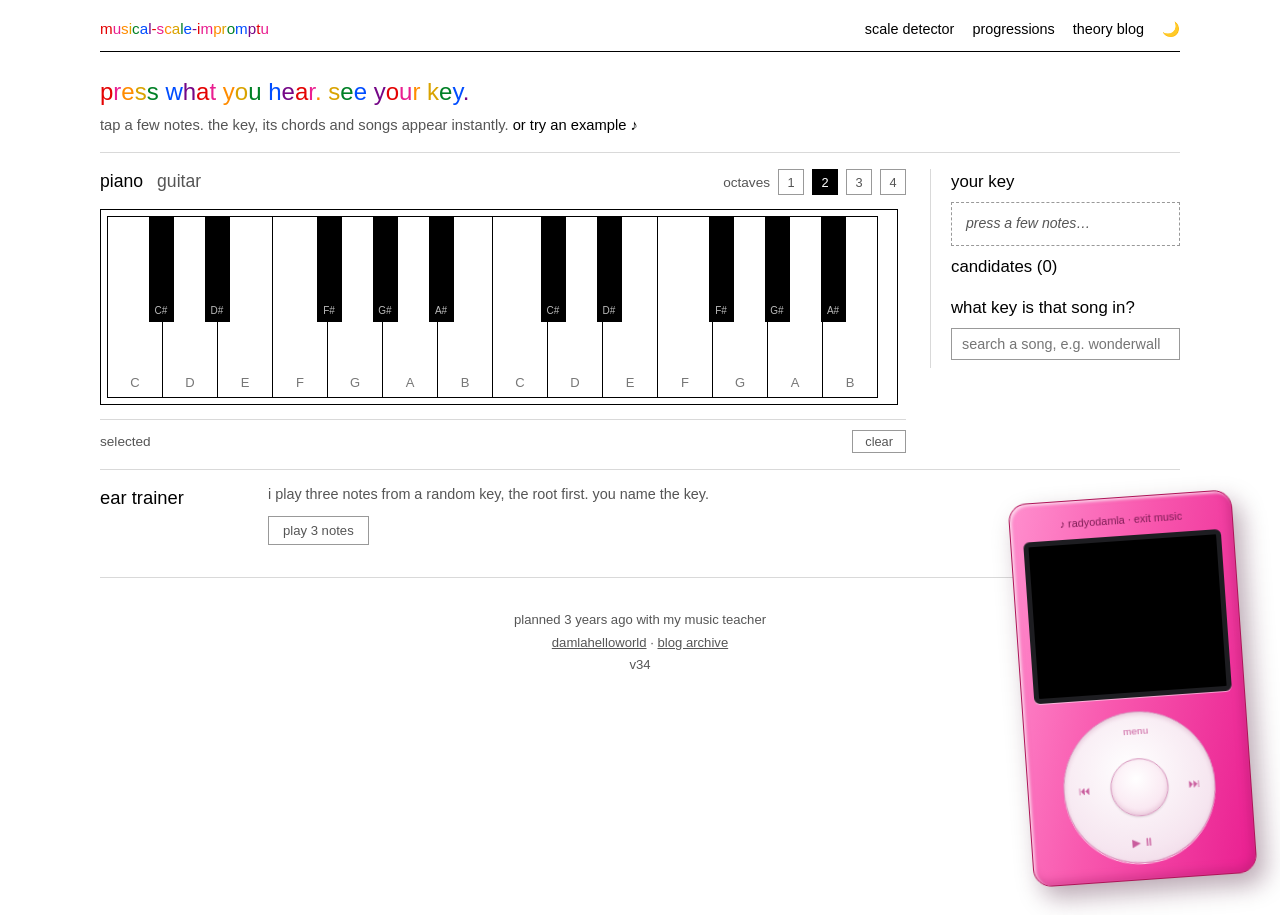
==== index.html @ 69e2e448 "four octaves always fit, keys shrink instead of overflowing" ====
<!DOCTYPE html>
<html lang="en">

<head>
    <meta charset="UTF-8">
    <meta name="viewport" content="width=device-width, initial-scale=1.0">
    <meta http-equiv="Content-Security-Policy" content="default-src 'self'; script-src 'self' https://www.youtube.com https://s.ytimg.com; style-src 'self' https://fonts.googleapis.com; font-src https://fonts.gstatic.com; frame-src https://www.youtube.com https://www.youtube-nocookie.com; img-src 'self' data: https://i.ytimg.com; base-uri 'self'; form-action 'none'">
    <meta name="description" content="Pick the notes you hear on piano or guitar · find the key, explore its modes, get diatonic chords and songs to jam along with.">
    <title>Find the Key from a Few Notes · Free Music Scale Detector</title>
    <link rel="canonical" href="https://damlahelloworld.github.io/musical-improvisation-tool/">
    <meta property="og:type" content="website">
    <meta property="og:title" content="Find the Key from a Few Notes · Music Scale Detector">
    <meta property="og:description" content="Tap the notes you hear on a piano or fretboard and instantly see what key the song is in, with matching chords, modes and songs.">
    <meta property="og:url" content="https://damlahelloworld.github.io/musical-improvisation-tool/">
    <meta property="og:image" content="https://damlahelloworld.github.io/musical-improvisation-tool/og.jpg">
    <meta name="twitter:card" content="summary_large_image">
    <link rel="icon" href="data:image/svg+xml,<svg xmlns=%22http://www.w3.org/2000/svg%22 viewBox=%220 0 100 100%22><text y=%22.9em%22 font-size=%2290%22>🎵</text></svg>">
    <link rel="manifest" href="manifest.json">
    <link rel="apple-touch-icon" href="icon-192.png">
    <link rel="stylesheet" href="styles.css?v=34">
    <script src="script.js?v=34" defer></script>
</head>

<body>
      <nav class="plainnav">
            <span class="brand rainbow">musical-scale-impromptu</span>
            <span class="plainnav-links">
                  <a href="#" class="active" data-page="detector">scale detector</a>
                  <a href="#" data-page="progressions">progressions</a>
                  <a href="#" data-page="philosophy">theory blog</a>
                  <button class="theme-btn" id="theme-toggle" aria-label="toggle dark mode">🌙</button>
            </span>
      </nav>

      <div class="page" id="page-detector">
      
      <div class="container">

            <header class="intro">
                  <h1 class="rainbow">press what you hear. see your key.</h1>
                  <p>tap a few notes. the key, its chords and songs appear instantly. <button class="linklike" id="try-example">or try an example ♪</button></p>
            </header>

            <section class="workbench">
                  <div class="bench-left">
                        <div class="bench-controls">
                              <div class="pick-button">
                                    <button class="pick tab-piano active" data-tab="piano">piano</button>
                                    <button class="pick tab-guitar" data-tab="guitar">guitar</button>
                              </div>
                              <div class="octave-selector">
                                    <span>octaves</span>
                                    <button class="octave-btn" data-octaves="1">1</button>
                                    <button class="octave-btn active" data-octaves="2">2</button>
                                    <button class="octave-btn" data-octaves="3">3</button>
                                    <button class="octave-btn" data-octaves="4">4</button>
                              </div>
                        </div>

                        <div class="piano-section" id="piano-tab">
                              <div class="piano-container">
                                    <div class="keys" id="piano-keys"><!-- built by generatePiano() --></div>
                              </div>
                        </div>

                        <div class="guitar-section hidden" id="guitar-tab">
                              <div class="guitar-strings" id="guitar-strings"><!-- built by generateGuitar() --></div>
                        </div>

                        <div class="selected-notes-bar">
                              <span class="bar-label">selected</span>
                              <span class="notes-display" id="notes-display"></span>
                              <button class="clear-btn" id="clear-notes-btn">clear</button>
                        </div>
                  </div>

                  <aside class="bench-rail">
                        <div class="rail-label">your key</div>
                        <div class="key-current empty" id="key-current">press a few notes&hellip;</div>
                        <div class="rail-label">candidates (<span id="key-count">0</span>)</div>
                        <div class="keys-grid" id="keys-grid"></div>
                        <p class="synesthesia-note">every key has its own color.</p>
                        <div class="rail-label">what key is that song in?</div>
                        <input id="song-search" class="song-search" type="text" placeholder="search a song, e.g. wonderwall" autocomplete="off">
                        <div id="song-search-results"></div>
                  </aside>
            </section>

            <div id="results" class="hidden">

                  <section class="strip hidden" id="scale-info">
                        <div class="strip-label">the scale</div>
                        <div class="strip-body">
                              <h4 id="scale-title"></h4>
                              <div class="scale-notes" id="scale-notes"></div>
                              <div class="scale-hints">
                                    <div><span class="hint-dot scale-dot"></span>tinted notes belong to the scale · play them freely</div>
                                    <div><span class="hint-dot root-dot"></span>the root note · start and end phrases there</div>
                              </div>
                        </div>
                  </section>

                  <div id="results-grid"></div>

                  <section class="strip hidden" id="modes-section">
                        <div class="strip-label">modes · same notes, other moods</div>
                        <div class="strip-body">
                              <div class="modes-grid" id="modes-grid"></div>
                        </div>
                  </section>

                  <section class="strip hidden" id="songs-strip">
                        <div class="strip-label">songs in this key</div>
                        <div class="strip-body" id="now-playing"></div>
                  </section>

            </div>

            <section class="strip" id="ear-trainer">
                  <div class="strip-label">ear trainer</div>
                  <div class="strip-body">
                        <p class="ear-intro">i play three notes from a random key, the root first. you name the key.</p>
                        <button class="prog-action-btn" id="ear-play">play 3 notes</button>
                        <div id="ear-options" class="keys-grid"></div>
                        <div id="ear-msg" class="ear-msg"></div>
                  </div>
            </section>

            <footer class="site-footer"><div>planned 3 years ago with my music teacher</div>
                  <div><a href="https://github.com/damlahelloworld/musical-improvisation-tool">damlahelloworld</a> · <a href="blog/">blog archive</a></div>
                  <div><span id="build-tag">v34</span></div></footer>

      </div>
      </div> <!-- /page-detector -->

      <div class="page hidden" id="page-progressions">
      
            <div class="container">
                  <div class="prog-panel">
                        <h2 class="rainbow">chord progression planner</h2>

                        <div class="prog-key-select">
                              <div class="prog-key-row">
                                    <span><b>key:</b></span>
                                    <div class="prog-key-buttons" id="prog-key-buttons"></div>
                              </div>
                              <div class="prog-key-row">
                                    <span><b>mode:</b></span>
                                    <div class="prog-mode-buttons" id="prog-mode-buttons"></div>
                              </div>
                        </div>

                        <div class="prog-builder">
                              <h3>available chords:</h3>
                              <div class="prog-available-chords" id="prog-available-chords">
                                    <span class="prog-hint">no scale selected yet · go to scale detector first</span>
                              </div>
                        </div>

                        <div class="prog-current">
                              <h3>your progression:</h3>
                              <div class="progression-slots" id="progression-slots">
                                    <span class="progression-empty">click chords above to build your progression</span>
                              </div>
                              <div class="prog-actions">
                                    <button class="prog-action-btn" id="clear-prog-btn">clear</button>
                                    <button class="prog-action-btn" id="play-prog-btn">play loop</button>
                                    <button class="prog-action-btn" id="share-prog-btn">copy link</button>
                                    <button class="prog-action-btn save-btn" id="save-prog-btn">save progression</button>
                              </div>
                        </div>

                        <div class="prog-saved">
                              <h3>saved progressions:</h3>
                              <div id="saved-progressions"></div>
                        </div>

                        <div class="prog-common">
                              <h3>common progressions:</h3>
                              <div id="common-progressions-list"></div>
                        </div>
                  </div>
            </div>
      </div> <!-- /page-progressions -->

      <div class="page hidden" id="page-philosophy">
      
            <div class="container">

                  <div id="blog-index">
                        <div class="blog-head">
                              <h2 class="rainbow">the music theory blog</h2>
                              <p>essays and small lessons · written by a person who plays five instruments badly and loves all of them.</p>
                        </div>
                        <div class="blog-grid">
                              <article class="blog-card" data-post="why-music-matters" tabindex="0">
                                    <span class="blog-tag">essay</span>
                                    <h3>Why Music Matters</h3>
                                    <p>Music is nature. Why the human ear already knows the rules before theory names them.</p>
                                    <span class="blog-readmore">read →</span>
                              </article>
                              <article class="blog-card" data-post="circle-of-fifths" tabindex="0">
                                    <span class="blog-tag">theory</span>
                                    <h3>The Circle of Fifths & Intervals</h3>
                                    <p>Theory is not knowledge sent from heaven · it is documentation of what our ears always knew.</p>
                                    <span class="blog-readmore">read →</span>
                              </article>
                              <article class="blog-card" data-post="seven-modes" tabindex="0">
                                    <span class="blog-tag">theory</span>
                                    <h3>Seven Modes, Seven Moods</h3>
                                    <p>Same seven notes, seven completely different feelings · with songs you already know.</p>
                                    <span class="blog-readmore">read →</span>
                              </article>
                              <article class="blog-card" data-post="find-the-key" tabindex="0">
                                    <span class="blog-tag">practice</span>
                                    <h3>How I Find a Song's Key by Ear</h3>
                                    <p>The Sails of Charon method · the exact habit this whole site was built to speed up.</p>
                                    <span class="blog-readmore">read →</span>
                              </article>
                              <article class="blog-card" data-post="four-chords" tabindex="0">
                                    <span class="blog-tag">practice</span>
                                    <h3>The Four Chords That Rule Pop</h3>
                                    <p>I–V–vi–IV and its three siblings carried half of the radio. Learn to hear them once, hear them forever.</p>
                                    <span class="blog-readmore">read →</span>
                              </article>
                              <article class="blog-card" data-post="pentatonic" tabindex="0">
                                    <span class="blog-tag">practice</span>
                                    <h3>The Pentatonic Shortcut</h3>
                                    <p>Drop two notes from any scale and it becomes impossible to sound wrong. Here is why.</p>
                                    <span class="blog-readmore">read →</span>
                              </article>
                              <article class="blog-card" data-post="enharmonics" tabindex="0">
                                    <span class="blog-tag">theory</span>
                                    <h3>F# or Gb? Enharmonics, Demystified</h3>
                                    <p>Same key on the piano, two different names. There is a rule, and it is a kind one.</p>
                                    <span class="blog-readmore">read →</span>
                              </article>
                              <article class="blog-card" data-post="ten-minutes" tabindex="0">
                                    <span class="blog-tag">practice</span>
                                    <h3>A 10-Minute Routine With This Site</h3>
                                    <p>Find, walk, loop, sing. A small daily circuit that turns the tool into actual skill.</p>
                                    <span class="blog-readmore">read →</span>
                              </article>
                              <article class="blog-card" data-post="dictionary" tabindex="0">
                                    <span class="blog-tag">reference</span>
                                    <h3>The Dictionary</h3>
                                    <p>Every word on this site · scale, mode, triad, progression, roman numerals · explained like a friend would.</p>
                                    <span class="blog-readmore">read →</span>
                              </article>
                        </div>
                  </div>

                  <div class="blog-post hidden" id="post-why-music-matters">
                  <button class="blog-back">← all posts</button>
                  <div class="panel philosophy-panel">
                        <div class="panel-title">why music matters</div>
                        <div class="philosophy-content">
                              <p>I am deeply in love with all kinds of music. Actually, I feel deeply sorrowful when someone asks me what my main instrument is. I literally play piano, guitar, bass, harmonica and ukulele. I even have a violin. Obviously, I am not a virtuoso - that is so true. But I am into philosophy of music, and to me, that is what really matters.</p>

                              <p>When you listen to something - it can be birds singing, leaves rustling; you hear some noises. In the nature, if you lend an ear, you'll notice that they are perfectly in order. You don't feel anything abnormal. That's because music history developed upon the human ear, what was appealing to an ear over centuries evolved into what we call music today.</p>

                              <p>That is the reason we know seven modes. The most known is Ionian, major tone. For instance, Locrian mode is not feasible to the human ear, it disappeared through something similar to natural selection of music and time. <b>Music is nature.</b> Years after, these harmonies were documented under the name of "music theory". Bach, Vivaldi, Beethoven didn't follow these rules, they looked at the nature. They composed what would be appealing to compose, that's why they shaped music into an art from natural harmonied noises. People documented their works later on.</p>

                              <p>When you listen to a music, it is bunch of notes in order. You hear D4, proceeding with a note that is higher in frequency. It might be something E? Higher? F? So, the story goes on. Once you have a prototype of the formula you hear, you can play it in anywhere. Play the melody on harp, violin, harmonica, saxophone; it's you that decide. They are some vehicles, notebooks, compilers for music.</p>

                              <p><i>Until now, I have taught music theory to ten of my friends. I even wrote a handwritten booklet for a person I love. Yet, I don't have a music of my own. The tragedy is similar to the "centipede" problem. While you ponder about which leg to step with, every other bug has already flown away.</i></p>
                        </div>
                  </div>
                  </div> <!-- /post -->

                  <div class="blog-post hidden" id="post-circle-of-fifths">
                  <button class="blog-back">← all posts</button>
                  <div class="panel philosophy-panel">
                        <div class="panel-title">the circle of fifths & intervals</div>
                        <div class="philosophy-content">
                              <h3>What is Circle of Fifths?</h3>
                              <p>Music theory is not a bunch of knowledge sent from heaven. Music is an observer of human history from the beginning of the creation. First times, there were percussions, wind instruments. Since the beginning of creation, music was not solely an art, but was also a science derived from nature.</p>

                              <p>Musicians founded a relationship between the notes kept the audience focused to their music. For instance, we might not be able to explain it with the music theory. But our ears know that there is something "strange", something "unexpected", something "absurd" is happening when F and G is played with C#.</p>

                              <p>One of the first impulses we get from the outer world is heart beats of our mother when we were fetus :) The birds harmonize together. The leaves harmonize with the wind. They all happen in harmony. This harmony in nature, what our ears are used to listen since the day we were a zygote, what is the tendency of the ears are documentated in the name of music theory.</p>

                              <p><b>All in all, this is not a memorized knowledge. It is documentation of human history and science.</b></p>

                              <h3>Intervals</h3>
                              <p>C → D (WHOLE) &nbsp; E → F (HALF)</p>
                              <p>W + H = Major Third &nbsp; | &nbsp; H + W = Minor Third</p>
                              <p>Major Third + Minor Third = <b>MAJOR Triad</b> (C-E-G)</p>
                              <p>Minor Third + Major Third = <b>MINOR Triad</b> (E-G-B)</p>

                              <h3>Chords</h3>
                              <p>There is no certain knowledge for it. Triads are documentated but there are power chords (5), there are suspended chords (sus4, sus2), there are chords with four notes (7th). Build with any interval!</p>
                        </div>
                  </div>
                  </div> <!-- /post -->

                  <div class="blog-post hidden" id="post-seven-modes">
                  <button class="blog-back">← all posts</button>
                  <div class="panel philosophy-panel">
                        <div class="panel-title">seven modes, seven moods</div>
                        <div class="philosophy-content">
                              <p>Here is the most generous trick in music: take the seven notes of one major scale, change nothing, and just start from a different note. You get a completely different mood. These are the modes · seven moods hiding inside every key you find on this site.</p>

                              <h3>Ionian · the major scale itself</h3>
                              <p>Happy, bright, home. Most pop and folk lives here. "Let It Be" is pure Ionian comfort.</p>

                              <h3>Dorian · minor with hope</h3>
                              <p>Start from the 2nd note. It is minor, but with one raised note that adds a jazzy, hopeful shimmer. Miles Davis built "So What" on it; "Scarborough Fair" and Santana's "Oye Como Va" breathe it.</p>

                              <h3>Phrygian · the Spanish shadow</h3>
                              <p>Start from the 3rd note and the very first step is a half step · instantly dark, instantly Spanish. Flamenco lives here, and metal guitarists love it for riffs that feel dangerous.</p>

                              <h3>Lydian · the dream</h3>
                              <p>Start from the 4th note. One raised note makes everything float, like a film about flying. The Simpsons theme is the textbook Lydian melody.</p>

                              <h3>Mixolydian · major with dirt</h3>
                              <p>Start from the 5th note. It is major, but the softened 7th makes it bluesy and easy-going. "Sweet Home Alabama" and The Beatles' "Norwegian Wood" ride on it.</p>

                              <h3>Aeolian · the natural minor</h3>
                              <p>Start from the 6th note. This is the sad one, the emotional one. "Losing My Religion" stays in it from the first bar to the last.</p>

                              <h3>Locrian · the ghost</h3>
                              <p>Start from the 7th note and even the home chord is unstable (diminished). Music history almost never uses it · which tells you something: our ears vote, and Locrian keeps losing the election. It survives as spice, not as a home.</p>

                              <p><i>Practical use: find your key on the detector page, then click through the seven modes and listen to how the same notes change costume. Improvise in Dorian one day, Mixolydian the next · same fingers, new feelings.</i></p>
                        </div>
                  </div>
                  </div> <!-- /post -->

                  <div class="blog-post hidden" id="post-find-the-key">
                  <button class="blog-back">← all posts</button>
                  <div class="panel philosophy-panel">
                        <div class="panel-title">how i find a song's key by ear</div>
                        <div class="philosophy-content">
                              <p>One of my biggest joys is listening through my playlists and harmonizing together with random songs. But to join a song, you first have to know where it lives. This site exists because of that habit · here is the exact method, with a real example.</p>

                              <h3>Step 1 · catch a few notes</h3>
                              <p>Don't try to hear everything. Catch three or four notes from the intro or the main riff and find them on the piano or the fretboard. Hum along if it helps; your voice is a slower but honest instrument.</p>

                              <h3>Step 2 · let the candidates appear</h3>
                              <p>Feed those notes to the detector. Three notes usually leave you with a handful of possible keys. That's not failure · that's the shortlist.</p>

                              <h3>Step 3 · wait for the deciding note</h3>
                              <p>Real example: "Sails of Charon" by Scorpions. The intro gave me two possible readings · C D E F# G A B, or C# D E F# G A B. One note apart. Then the song continued with a C natural, and option one won: the G major family, played from B. <b>B Phrygian.</b> One note decided everything.</p>

                              <h3>Step 4 · find the home note</h3>
                              <p>The key's family and its mode are different questions. The family tells you which notes are legal; the home note tells you where phrases rest. Listen for the note the song keeps landing on · that's your root. Start and end your lines there and you will sound like you belong.</p>

                              <p><i>After a few weeks this stops being steps and becomes a reflex. The tool is training wheels · good ones. Use it until your ears don't need it.</i></p>
                        </div>
                  </div>
                  </div> <!-- /post -->

                  <div class="blog-post hidden" id="post-four-chords">
                  <button class="blog-back">← all posts</button>
                  <div class="panel philosophy-panel">
                        <div class="panel-title">the four chords that rule pop</div>
                        <div class="philosophy-content">
                              <p>Pop music has a public secret: an enormous part of it is built on one progression · <b>I–V–vi–IV</b>. In C major that is C → G → Am → F. The comedy group Axis of Awesome once played dozens of hits over this single loop, and the joke lands because it is true.</p>

                              <h3>Why does it work?</h3>
                              <p>It tells a complete emotional story in four bars: home (I), tension (V), sadness (vi), comfort (IV), and back home. Human ears never get tired of that round trip.</p>

                              <h3>The siblings</h3>
                              <p><b>I–vi–IV–V</b> · the 50s doo-wop progression. "Stand By Me" made it immortal; every slow dance of that decade leaned on it.</p>
                              <p><b>vi–IV–I–V</b> · the same four chords starting from the sad one. Instant melancholy; half of the 2010s radio pop starts here.</p>
                              <p><b>ii–V–I</b> · jazz's heartbeat. "Autumn Leaves" is practically a ii–V–I étude. Learn to hear this one and jazz standards open like doors.</p>
                              <p><b>I–IV–V</b> · the 12-bar blues skeleton, the grandfather of rock and roll.</p>
                              <p><b>i–VII–VI–V</b> · the Andalusian cadence, ancient and dramatic. "Hit the Road Jack" walks down it the whole song.</p>

                              <h3>How to use this site with them</h3>
                              <p>Find your key on the detector, open the progressions page, and tap any of these · the site translates the numerals into real chords for your key instantly. Play the loop, then improvise over it using the scale notes. Congratulations: you are now the rhythm section and the soloist.</p>
                        </div>
                  </div>
                  </div> <!-- /post -->

                  <div class="blog-post hidden" id="post-pentatonic">
                  <button class="blog-back">← all posts</button>
                  <div class="panel philosophy-panel">
                        <div class="panel-title">the pentatonic shortcut</div>
                        <div class="philosophy-content">
                              <p>Every scale this site shows you has seven notes. Five of them are always safe; two of them are opinionated. The pentatonic trick is simply this: remove the opinionated ones.</p>

                              <h3>Which two?</h3>
                              <p>In a major scale, drop the 4th and the 7th degree. In C major that means dropping F and B. What remains, C D E G A, is the major pentatonic: five notes with no half-step friction against any chord of the key. There is nothing left that can clash, which is why beginners sound instantly better inside it.</p>

                              <h3>Why it works</h3>
                              <p>The 4th and the 7th are the two notes that sit a half step away from chord tones. They are wonderful notes, but they demand resolution: play them and your ear expects you to move somewhere. Remove them and every note you play is already home. That is the whole magic, no talent required.</p>

                              <h3>You already know how it sounds</h3>
                              <p>The riff of "My Girl", the melody of "Amazing Grace", most guitar solos you have ever air-played: pentatonic. Entire genres, from blues to country to rock, lean on these five notes.</p>

                              <p><i>Try it here: find your key on the detector, look at the seven scale chips, and simply skip the 4th and the 7th while improvising. Ten seconds of theory, a lifetime of safe solos.</i></p>
                        </div>
                  </div>
                  </div> <!-- /post -->

                  <div class="blog-post hidden" id="post-enharmonics">
                  <button class="blog-back">← all posts</button>
                  <div class="panel philosophy-panel">
                        <div class="panel-title">f# or gb? enharmonics, demystified</div>
                        <div class="philosophy-content">
                              <p>Press the black key between F and G. What did you play, F sharp or G flat? The honest answer: both. Same pitch, same string, same frequency, two names. Notes like these are called enharmonic equivalents.</p>

                              <h3>Why two names at all?</h3>
                              <p>Because scales are spelled like sentences, and every letter wants to appear exactly once. The F# major scale is written F# G# A# B C# D# E#, one of each letter from A to G. If we wrote Gb instead of F#, the same scale would need to reuse letters and reading it would become a puzzle. So the name is chosen to keep the spelling clean, not because the sound changes.</p>

                              <h3>The famous oddball: E#</h3>
                              <p>Yes, E# is just F. But inside F# major, the 7th note must be some kind of E, because the letter E has not been used yet. Write F and you suddenly have two F letters in one scale. Music notation chose consistency over familiarity, and honestly, it was right.</p>

                              <h3>What this site does about it</h3>
                              <p>The detector compares pitches, not names. Press D# and it will happily match scales that call that note Eb. You never have to think about spelling while playing; the naming only matters when you write music down for someone else to read.</p>
                        </div>
                  </div>
                  </div> <!-- /post -->

                  <div class="blog-post hidden" id="post-ten-minutes">
                  <button class="blog-back">← all posts</button>
                  <div class="panel philosophy-panel">
                        <div class="panel-title">a 10-minute routine with this site</div>
                        <div class="philosophy-content">
                              <p>Tools do not make musicians; routines do. Here is a small circuit I actually use. Ten minutes, four steps, no skipping.</p>

                              <h3>Minutes 1-2 · find</h3>
                              <p>Put on any song. Catch three or four notes from the intro and tap them on the detector. Watch the candidates shrink until one key remains. This trains the slowest skill of all: hearing.</p>

                              <h3>Minutes 3-5 · walk</h3>
                              <p>Play the seven scale notes up and down, slowly, saying their names out loud. Corny? Completely. It also welds the shapes into your fingers faster than anything else known to science or my music teacher.</p>

                              <h3>Minutes 6-8 · loop</h3>
                              <p>Open the progressions, take I V vi IV, and loop it. Keep the rhythm boring on purpose; boring rhythm frees your ears to hear the harmony move.</p>

                              <h3>Minutes 9-10 · sing over it</h3>
                              <p>Solo with your voice or your instrument over the loop, landing every phrase on the root. Two minutes of this daily beats two hours of it monthly. Consistency is the only real music theory.</p>
                        </div>
                  </div>
                  </div> <!-- /post -->

                  <div class="blog-post hidden" id="post-dictionary">
                  <button class="blog-back">← all posts</button>
                  <div class="panel philosophy-panel">
                        <div class="panel-title">the dictionary · every word on this site, explained</div>
                        <div class="philosophy-content">
                              <h3>What is a scale?</h3>
                              <p>A scale is a family of notes that sound good together. Take C major: C D E F G A B. Stay inside those seven notes and almost anything you play will sound "right". That is why finding the scale is the whole point of this site · once you know the family, you can improvise without fear.</p>

                              <h3>What is a key?</h3>
                              <p>The key is the home of a song. When we say a song is "in G major", it means the song's melody and chords are built from the G major scale, and the note G feels like home · the place where phrases want to land and rest.</p>

                              <h3>What is a root note?</h3>
                              <p>The root is the note a scale or a chord is built on · its ground floor. In C major the root is C; in a Dm chord the root is D. Starting and ending your phrases on the root makes your solo sound resolved instead of lost.</p>

                              <h3>What are modes?</h3>
                              <p>Take the same seven notes of a major scale, but start from a different one of them · you get a mode. Same ingredients, completely different mood. Start C major from D and you get D Dorian (jazzy minor); start it from A and you get A minor (sad). That is why this site shows seven modes for every key you find: seven moods for free, no new notes to learn.</p>

                              <h3>What is a chord?</h3>
                              <p>A chord is several notes played at the same time. The most common kind is the <b>triad</b>: pick a note, skip one, pick, skip one, pick · like C, E, G. Three notes, one sound.</p>

                              <h3>Major, minor, diminished · what do they mean?</h3>
                              <p>They describe a chord's mood, and the mood comes from the distances between its notes. Major chords sound happy and open (C), minor chords sound sad or thoughtful (Cm), diminished chords sound tense and unstable (C°) · they want to move somewhere else immediately.</p>

                              <h3>What are 7th and sus chords?</h3>
                              <p>A <b>7th chord</b> is a triad with one more note stacked on top · it adds color: maj7 sounds dreamy, m7 sounds smooth and jazzy, 7 (dominant) sounds bluesy. A <b>sus chord</b> (suspended) replaces the middle note of a triad with its neighbor · sus2 or sus4 · so the chord floats, neither happy nor sad, waiting to resolve.</p>

                              <h3>What are diatonic chords?</h3>
                              <p>The chords you can build using only the notes of one scale. Every scale gives you exactly seven of them, one on each note. They are guaranteed to fit together · that is why the site lists them for every key: it is your safe palette for writing or jamming.</p>

                              <h3>What is a chord progression?</h3>
                              <p>A chord progression is chords played one after another · the skeleton of a song. Verse, chorus, everything sits on top of a progression. We write them with roman numerals (I–IV–V) so they work in any key.</p>

                              <h3>What do the roman numerals (I, ii, V...) mean?</h3>
                              <p>They number the scale's seven degrees, so a progression can be described without naming a key. In C major: I = C, ii = Dm, V = G. Uppercase means major, lowercase means minor, the ° sign means diminished. "I–V–vi–IV" in C is C → G → Am → F; the same recipe in G is G → D → Em → C. Same feeling, different key · that is the magic of numerals.</p>

                              <h3>Why do some progressions have names like "Pop Classic"?</h3>
                              <p>Because a handful of progressions carried most of popular music. I–V–vi–IV alone powers hundreds of hits; ii–V–I is the heart of jazz; the 12-bar blues is I–IV–V rearranged. Learn to hear these few shapes and half of the radio becomes sight-readable.</p>

                              <h3>What is an octave?</h3>
                              <p>The same note, higher or lower. A piano has many C's · each one doubles the frequency of the one below. That is why the piano here offers 1 to 3 octaves: same note names, different heights.</p>

                              <h3>What is an interval?</h3>
                              <p>The distance between two notes, measured in steps. The smallest one on a piano is a half step (E to F); two half steps make a whole step (C to D). Stack intervals and you get chords; walk them and you get melodies.</p>
                        </div>
                  </div>
                  </div> <!-- /post -->
            </div>
      </div> <!-- /page-philosophy -->


      <div class="dock" id="dock">
            <div class="dock-bar" id="dock-bar"><span id="dock-label">♪ radyodamla · exit music</span></div>
            <div class="dock-screen">
                  <div id="yt-player"></div>
            </div>
            <div class="click-wheel">
                  <button class="wheel-btn wheel-menu" id="dock-menu">menu</button>
                  <button class="wheel-btn wheel-prev" id="dock-prev" aria-label="previous song">⏮</button>
                  <button class="wheel-btn wheel-next" id="dock-next" aria-label="next song">⏭</button>
                  <span class="wheel-btn wheel-play" aria-hidden="true">▶ ⏸</span>
                  <button class="wheel-center" id="dock-center" aria-label="expand player"></button>
            </div>
      </div>

</body>

</html>
---- styles.css ----
/* ═══════════════════════════════════════════
   MUSICAL-SCALE-IMPROMPTU — dümdüz
   white page, black helvetica, thin gray lines.
   rainbow lives only as text color on the theory chips.
   pink = your selections. one object on the desk: the pink ipod.
   ═══════════════════════════════════════════ */

:root {
      --bg: #ffffff;
      --fg: #000000;
      --mut: #555555;
      --line: #d9d9d9;
      --line-strong: #999999;
      --pink: #e91e90;
      --pink-deep: #ad1457;
      --font: Helvetica, Arial, sans-serif;
}

body.dark-mode {
      --bg: #131313;
      --fg: #f2f2f2;
      --mut: #a5a5a5;
      --line: #333333;
      --line-strong: #666666;
      --pink: #f0439f;
      --pink-deep: #c2186b;
}

/* flat rainbow, readable on white */
:root {
      --r1: hsl(335 75% 42%);
      --r2: hsl(15 80% 42%);
      --r3: hsl(42 90% 33%);
      --r4: hsl(145 65% 30%);
      --r5: hsl(192 85% 30%);
      --r6: hsl(248 65% 48%);
      --r7: hsl(283 55% 42%);
}

body.dark-mode {
      --r1: hsl(335 85% 68%);
      --r2: hsl(15 90% 66%);
      --r3: hsl(42 95% 60%);
      --r4: hsl(145 60% 58%);
      --r5: hsl(192 80% 60%);
      --r6: hsl(248 85% 74%);
      --r7: hsl(283 70% 70%);
}

* { box-sizing: border-box; }

body {
      font-family: var(--font);
      font-weight: 400;
      margin: 0;
      padding: 0 20px 240px;
      color: var(--fg);
      background: var(--bg);
      line-height: 1.5;
      font-size: 15px;
}

.container { max-width: 1080px; margin: 0 auto; }
.hidden { display: none !important; }
::selection { background: #000; color: #fff; }
button { font-family: var(--font); font-weight: 400; font-size: inherit; }
a { color: var(--fg); }

:is(button, a, .chord-card, .prog-common-item, .blog-card, .player-track):focus-visible {
      outline: 2px solid #000;
      outline-offset: 2px;
}

/* ── nav: one line, black text, pink active ── */
.plainnav {
      display: flex;
      align-items: baseline;
      justify-content: space-between;
      max-width: 1080px;
      margin: 0 auto;
      padding: 18px 0 10px;
      border-bottom: 1px solid var(--fg);
}

.brand { font-size: 0.95rem; }

.plainnav-links { display: flex; align-items: baseline; gap: 18px; }

.plainnav-links a {
      text-decoration: none;
      color: var(--fg);
      font-size: 0.9rem;
}

.plainnav-links a:hover { color: var(--mut); }

.theme-btn {
      background: none;
      border: none;
      cursor: pointer;
      font-size: 0.9rem;
      padding: 0;
}

/* ── intro ── */
.intro { margin: 22px 0 16px; }

.intro h1 {
      font-size: 1.5rem;
      font-weight: 400;
      margin: 0 0 4px;
}

.intro h1 em { font-style: normal; }

.intro p { margin: 0; color: var(--mut); font-size: 0.92rem; }

/* ── workbench: instrument left, key right ── */
.workbench {
      display: flex;
      gap: 24px;
      border-top: 1px solid var(--line);
      border-bottom: 1px solid var(--line);
      padding: 16px 0;
}

.bench-left { flex: 1; min-width: 0; }

.bench-controls {
      display: flex;
      align-items: baseline;
      justify-content: space-between;
      gap: 14px;
      flex-wrap: wrap;
}

.pick-button { display: flex; gap: 14px; }

.pick {
      background: none;
      border: none;
      padding: 2px 0;
      font-size: 1.1rem;
      color: var(--mut);
      cursor: pointer;
}

.pick:hover { color: var(--fg); }
.pick.active { color: var(--fg); }

.octave-selector {
      display: flex;
      align-items: baseline;
      gap: 8px;
      font-size: 0.85rem;
      color: var(--mut);
}

.octave-btn {
      background: none;
      border: 1px solid var(--line-strong);
      width: 26px;
      height: 26px;
      padding: 0;
      font-size: 0.8rem;
      color: var(--mut);
      cursor: pointer;
}

.octave-btn:hover { color: var(--fg); border-color: var(--fg); }
.octave-btn.active { background: var(--fg); border-color: var(--fg); color: var(--bg); }

/* ── piano: stark, flat ── */
.piano-section, .guitar-section { margin-top: 14px; }

.piano-container {
      display: block;
      width: fit-content;
      max-width: 100%;
      overflow-x: auto;
      border: 1px solid var(--fg);
      padding: 6px;
}

.keys { position: relative; display: flex; }
.white-keys { display: flex; flex-wrap: nowrap; }

.white-key {
      background: #fff;
      border: 1px solid #000;
      margin-right: -1px;
      color: #777;
      cursor: pointer;
      font-size: 11px;
      display: flex;
      align-items: flex-end;
      justify-content: center;
      padding-bottom: 7px;
}

.white-key:hover { background: #f2f2f2; }

.black-keys { position: absolute; top: 0; left: 0; width: 100%; pointer-events: none; }

.black-key {
      position: absolute;
      background: #000;
      border: 1px solid #000;
      color: #bbb;
      cursor: pointer;
      pointer-events: auto;
      display: flex;
      align-items: flex-end;
      justify-content: center;
      padding-bottom: 5px;
}

.black-key:hover { background: #333; }

.white-key.scale { background: #efefef; }
.black-key.scale { background: #4a4a4a; }

.white-key.root, .black-key.root {
      background: var(--fg);
      color: var(--bg);
}

.dark-mode .white-key.root { background: #fff; color: #000; }

/* pressed notes wear damla's rainbow */
.white-key.selected, .black-key.selected, .fret-dot.selected {
      background: var(--note-c, var(--pink)) !important;
      border-color: #000 !important;
      color: #fff !important;
}

.white-key.keyboard-active, .black-key.keyboard-active {
      background: var(--note-c, var(--pink)) !important;
      color: #fff !important;
}

/* ── guitar ── */
.guitar-strings {
      width: 100%;
      max-width: 840px;
      border: 1px solid var(--fg);
      padding: 12px 8px;
}

.guitar-string { position: relative; height: 34px; display: flex; align-items: center; width: 100%; }

.string-line {
      position: absolute;
      left: 6px;
      right: 6px;
      height: 2px;
      background: var(--line-strong);
      top: 50%;
      transform: translateY(-50%);
}

.guitar-string:nth-child(5) .string-line,
.guitar-string:nth-child(6) .string-line { height: 1px; }

.fret-dot {
      position: absolute;
      width: 26px;
      height: 26px;
      border-radius: 50%;
      background: var(--bg);
      border: 1px solid var(--line-strong);
      cursor: pointer;
      font-size: 9px;
      display: flex;
      align-items: center;
      justify-content: center;
      z-index: 5;
      top: 50%;
      transform: translateY(-50%);
      color: var(--mut);
}

.fret-dot:hover { border-color: var(--fg); color: var(--fg); }
.fret-dot.scale { background: #efefef; color: #000; }
.dark-mode .fret-dot.scale { background: #4a4a4a; color: #fff; }
.fret-dot.root { background: var(--fg); border-color: var(--fg); color: var(--bg); }

.fret-dot[data-fret="0"] { border-radius: 0; width: 32px; }

.fret-dot[data-fret="0"] { left: 1.5%; }
.fret-dot[data-fret="1"] { left: 13%; }
.fret-dot[data-fret="2"] { left: 20.5%; }
.fret-dot[data-fret="3"] { left: 28%; }
.fret-dot[data-fret="4"] { left: 35.5%; }
.fret-dot[data-fret="5"] { left: 43%; }
.fret-dot[data-fret="6"] { left: 50.5%; }
.fret-dot[data-fret="7"] { left: 58%; }
.fret-dot[data-fret="8"] { left: 65.5%; }
.fret-dot[data-fret="9"] { left: 73%; }
.fret-dot[data-fret="10"] { left: 80.5%; }
.fret-dot[data-fret="11"] { left: 88%; }
.fret-dot[data-fret="12"] { left: 95%; }

/* ── selected notes ── */
.selected-notes-bar {
      display: flex;
      align-items: baseline;
      gap: 10px;
      border-top: 1px solid var(--line);
      margin-top: 14px;
      padding-top: 10px;
      font-size: 0.9rem;
}

.bar-label { color: var(--mut); font-size: 0.85rem; }


.clear-btn {
      margin-left: auto;
      background: none;
      border: 1px solid var(--line-strong);
      color: var(--mut);
      font-size: 0.8rem;
      padding: 3px 12px;
      cursor: pointer;
}

.clear-btn:hover { color: var(--fg); border-color: var(--fg); }

/* ── rail ── */
.bench-rail {
      width: 250px;
      min-width: 250px;
      border-left: 1px solid var(--line);
      padding-left: 20px;
      display: flex;
      flex-direction: column;
      gap: 8px;
      align-self: flex-start;
      position: sticky;
      top: 14px;
}

.rail-label { font-size: 1.05rem; color: #000; }
.dark-mode .rail-label { color: #fff; }

.key-current {
      background: var(--fg);
      color: var(--bg);
      font-size: 1.3rem;
      line-height: 1.25;
      padding: 12px 14px;
}

.key-current.empty {
      background: transparent;
      border: 1px dashed var(--line-strong);
      color: var(--mut);
      font-size: 0.88rem;
      font-style: italic;
}

.keys-grid { display: flex; flex-wrap: wrap; gap: 6px; }

.key-btn {
      background: none;
      border: 1px solid var(--line-strong);
      padding: 4px 9px;
      cursor: pointer;
      text-align: left;
      color: var(--mut);
      font-size: 0.6rem;
}

.key-btn .key-name { font-size: 0.95rem; color: var(--fg); line-height: 1.2; }
.key-btn:hover { border-color: var(--fg); }
.key-btn.active { border-color: #000; border-width: 2px; padding: 3px 8px; }
.dark-mode .key-btn.active { border-color: #fff; }

.synesthesia-note { display: none; }

/* ── result strips ── */
.strip {
      display: grid;
      grid-template-columns: 150px 1fr;
      gap: 18px;
      border-bottom: 1px solid var(--line);
      padding: 14px 0;
      align-items: start;
}

.strip > * { min-width: 0; }

.strip-label { font-size: 1.15rem; color: #000; padding-top: 0; }
.dark-mode .strip-label { color: #fff; }

#results .panel {
      display: grid;
      grid-template-columns: 150px 1fr;
      gap: 6px 18px;
      border-bottom: 1px solid var(--line);
      padding: 14px 0;
      align-items: start;
}

#results .panel > :not(.panel-title) { grid-column: 2; }

#results .panel .panel-title {
      grid-column: 1;
      grid-row: 1 / span 9;
      font-size: 1.15rem;
      color: #000;
      padding-top: 0;
}

.dark-mode #results .panel .panel-title { color: #fff; }

#results .panel h3 { display: none; }

#scale-title { font-size: 1rem; font-weight: 400; margin: 0 0 8px; }

.scale-notes { display: flex; flex-wrap: wrap; gap: 6px; margin: 0 0 8px; }

.scale-note {
      padding: 5px 10px;
      font-size: 0.9rem;
      border: 1px solid var(--line-strong);
      background: var(--bg);
}


.scale-note.root-note { border-color: var(--fg); background: var(--fg); }
.scale-note.root-note { color: var(--bg) !important; }
.scale-note.selected-note { border: 2px solid #000; }
.dark-mode .scale-note.selected-note { border-color: #fff; }

.scale-hints { font-size: 0.8rem; color: var(--mut); display: grid; gap: 3px; }
.hint-dot { display: inline-block; width: 9px; height: 9px; margin-right: 4px; }
.hint-dot.scale-dot { background: #efefef; border: 1px solid var(--line-strong); }
.hint-dot.root-dot { background: var(--fg); }

/* modes */
.modes-grid { display: flex; flex-wrap: wrap; gap: 6px; }

.mode-btn {
      background: none;
      border: 1px solid var(--line-strong);
      padding: 6px 10px;
      cursor: pointer;
      text-align: left;
      color: var(--fg);
}


.mode-root { font-size: 0.85rem; }
.mode-desc { font-size: 0.7rem; color: var(--mut); }
.mode-btn:hover { border-color: var(--fg); }
.mode-btn.active { border-color: #000; border-width: 2px; padding: 5px 9px; }
.dark-mode .mode-btn.active { border-color: #fff; }

/* chords */
.chord-type-tabs { display: flex; gap: 14px; margin-bottom: 8px; }

.chord-type-btn {
      background: none;
      border: none;
      padding: 2px 0;
      font-size: 0.85rem;
      color: var(--mut);
      cursor: pointer;
}

.chord-type-btn:hover { color: var(--fg); }
.chord-type-btn.active { color: var(--fg); }

.chords-grid {
      display: grid;
      grid-template-columns: repeat(auto-fit, minmax(88px, 1fr));
      gap: 6px;
      max-width: 760px;
}

.chord-card {
      border: 1px solid var(--line-strong);
      padding: 7px 5px;
      text-align: center;
      cursor: pointer;
      background: none;
}

.chord-card:hover { border-color: var(--fg); }


.chord-degree { font-size: 0.65rem; color: var(--mut); }
.chord-name { font-size: 1rem; margin: 1px 0; }
.chord-quality { font-size: 0.65rem; color: var(--mut); }
.chord-notes-display { font-size: 0.6rem; color: var(--mut); margin-top: 2px; }

/* progressions */
.progressions-list { display: flex; flex-wrap: wrap; gap: 6px; }

.progression-chip {
      border: 1px solid var(--line-strong);
      padding: 6px 11px;
      font-size: 0.88rem;
}

.progression-label { font-size: 0.68rem; color: var(--mut); display: block; }

/* songs */
.player-track {
      display: flex;
      align-items: baseline;
      gap: 10px;
      padding: 6px 0;
      border-bottom: 1px solid var(--line);
      cursor: pointer;
      max-width: 560px;
}

.player-track:last-child { border-bottom: none; }

.track-info { flex: 1; min-width: 0; display: flex; align-items: baseline; gap: 10px; }
.track-title { font-size: 0.9rem; }
.track-artist { font-size: 0.78rem; color: var(--mut); }
.player-track:hover .track-title { color: var(--mut); }
.player-track.playing .track-title { color: var(--fg); }
.track-play-btn { color: var(--fg); font-size: 0.72rem; flex-shrink: 0; }
.songs-empty { font-size: 0.85rem; color: var(--mut); font-style: italic; }

/* ── progressions page ── */
.prog-panel { padding: 4px 0 0; }
.prog-panel h2 { font-size: 1.3rem; font-weight: 400; margin: 20px 0 14px; }
.prog-panel h3 { font-size: 0.85rem; font-weight: 400; color: var(--mut); margin: 18px 0 8px; }
.prog-hint { color: var(--mut); font-size: 0.85rem; font-style: italic; }

.prog-key-select { border: 1px solid var(--line); padding: 12px; }
.prog-key-row { display: flex; align-items: center; gap: 10px; margin-bottom: 8px; flex-wrap: wrap; }
.prog-key-row:last-child { margin-bottom: 0; }
.prog-key-row span { min-width: 44px; color: var(--mut); font-size: 0.82rem; }

.prog-key-btn, .prog-mode-btn {
      background: none;
      border: 1px solid var(--line-strong);
      padding: 4px 10px;
      color: var(--fg);
      font-size: 0.82rem;
      cursor: pointer;
}

.prog-key-btn:hover, .prog-mode-btn:hover { border-color: var(--fg); }
.prog-key-btn.active, .prog-mode-btn.active { border-color: #000; border-width: 2px; padding: 3px 9px; }
.dark-mode .prog-key-btn.active, .dark-mode .prog-mode-btn.active { border-color: #fff; }

.prog-available-chords { display: flex; flex-wrap: wrap; gap: 6px; }

.prog-chord-btn {
      background: none;
      border: 1px solid var(--line-strong);
      padding: 8px 14px;
      color: var(--fg);
      font-size: 0.95rem;
      cursor: pointer;
}

.prog-chord-btn:hover { border-color: var(--fg); }

.progression-slots {
      display: flex;
      flex-wrap: wrap;
      gap: 8px;
      align-items: center;
      min-height: 48px;
      border: 1px dashed var(--line-strong);
      padding: 10px;
      margin-bottom: 10px;
}

.progression-empty { color: var(--mut); font-style: italic; font-size: 0.85rem; }

.prog-slot {
      background: var(--fg);
      color: var(--bg);
      padding: 7px 13px;
      font-size: 0.92rem;
      border: none;
      cursor: pointer;
}

.prog-slot:hover { background: var(--mut); }
.prog-arrow { color: var(--mut); }

.prog-actions { display: flex; gap: 8px; }

.prog-action-btn {
      background: none;
      border: 1px solid var(--line-strong);
      padding: 6px 14px;
      color: var(--mut);
      font-size: 0.82rem;
      cursor: pointer;
}

.prog-action-btn:hover { color: var(--fg); border-color: var(--fg); }
.prog-action-btn.save-btn { border-color: var(--fg); color: var(--fg); }
.prog-action-btn.save-btn:hover { background: var(--fg); color: var(--bg); }

.saved-prog-item {
      display: flex;
      align-items: center;
      justify-content: space-between;
      padding: 7px 0;
      border-bottom: 1px solid var(--line);
}

.saved-prog-chords { font-size: 0.9rem; }

.saved-prog-delete {
      background: none;
      border: 1px solid var(--line-strong);
      color: var(--mut);
      cursor: pointer;
      font-size: 0.7rem;
      padding: 2px 7px;
}

.saved-prog-delete:hover { color: var(--fg); border-color: var(--fg); }

.prog-common-item {
      display: inline-block;
      border: 1px solid var(--line-strong);
      padding: 6px 11px;
      margin: 0 6px 6px 0;
      font-size: 0.88rem;
      cursor: pointer;
}

.prog-common-item:hover { border-color: var(--fg); }
.prog-common-label { font-size: 0.68rem; color: var(--mut); display: block; }

/* ── blog: dense list ── */
.blog-head { margin: 20px 0 12px; }
.blog-head h2 { font-size: 1.3rem; font-weight: 400; margin: 0 0 4px; }
.blog-head p { margin: 0; font-size: 0.88rem; color: var(--mut); }

.blog-grid { display: block; border-top: 1px solid var(--line); }

.blog-card {
      display: grid;
      grid-template-columns: 70px auto 1fr auto;
      gap: 0 12px;
      align-items: baseline;
      padding: 6px 4px;
      border-bottom: 1px solid var(--line);
      cursor: pointer;
}

.blog-card:hover { background: #f4f4f4; }
.dark-mode .blog-card:hover { background: #222; }

.blog-tag { font-size: 0.72rem; }
.blog-card:nth-child(6n+1) .blog-tag { color: var(--r1); }
.blog-card:nth-child(6n+2) .blog-tag { color: var(--r7); }
.blog-card:nth-child(6n+3) .blog-tag { color: var(--r7); }
.blog-card:nth-child(6n+4) .blog-tag { color: var(--r5); }
.blog-card:nth-child(6n+5) .blog-tag { color: var(--r5); }
.blog-card:nth-child(6n+6) .blog-tag { color: var(--r6); }

.blog-card h3 { font-size: 0.9rem; font-weight: 400; margin: 0; white-space: nowrap; }

.blog-card p {
      margin: 0;
      font-size: 0.78rem;
      color: var(--mut);
      white-space: nowrap;
      overflow: hidden;
      text-overflow: ellipsis;
}

.blog-readmore { font-size: 0.72rem; color: var(--mut); white-space: nowrap; }

.blog-back {
      background: none;
      border: none;
      color: var(--fg);
      font-size: 0.85rem;
      cursor: pointer;
      padding: 0;
      margin: 18px 0 10px;
}

.philosophy-panel { max-width: 680px; margin-bottom: 22px; }
.philosophy-panel .panel-title { font-size: 0.8rem; color: var(--mut); margin-bottom: 10px; }
.philosophy-content { line-height: 1.7; font-size: 0.95rem; }
.philosophy-content p { margin: 0 0 13px; }
.philosophy-content h3 { font-size: 1rem; font-weight: 500; color: var(--fg); margin: 18px 0 6px; }


/* ── footer ── */
.site-footer {
      color: var(--mut);
      font-size: 0.82rem;
      margin: 32px 0 0;
      text-align: center;
      display: grid;
      gap: 3px;
}
.site-footer a { color: var(--mut); }

/* ── our ipod: the one object allowed on the desk ── */
.dock {
      position: fixed;
      right: 22px;
      bottom: 20px;
      width: 224px;
      padding: 14px 12px 16px;
      border-radius: 18px;
      background: linear-gradient(105deg, #ff8fce 0%, #f857ae 45%, #e91e90 100%);
      border: 1px solid #ad1457;
      box-shadow:
            inset 2px 2px 3px rgba(255, 255, 255, 0.65),
            inset -3px -4px 8px rgba(160, 30, 100, 0.35),
            8px 12px 24px rgba(60, 10, 40, 0.35);
      transform: rotate(-4deg);
      transform-origin: 50% 100%;
      transition: transform 0.25s ease;
      z-index: 60;
}

.dock:hover { transform: rotate(0deg); }

.dock-bar {
      display: block;
      text-align: center;
      padding: 0 0 8px;
      font-size: 0.68rem;
      color: #7e1d55;
      cursor: pointer;
}

.dock-bar #dock-label {
      display: block;
      white-space: nowrap;
      overflow: hidden;
      text-overflow: ellipsis;
}

.dock-screen {
      border: 5px solid #1d1d21;
      border-radius: 6px;
      background: #000;
      overflow: hidden;
      box-shadow: inset 0 0 4px #000, 0 1px 0 rgba(255, 255, 255, 0.5);
}

#yt-player { display: block; width: 100%; height: 152px; border: none; }
.dock-screen iframe { display: block; width: 100%; height: 152px; border: none; }

.click-wheel {
      position: relative;
      width: 152px;
      height: 152px;
      margin: 14px auto 0;
      border-radius: 50%;
      background: radial-gradient(circle at 45% 38%, #ffffff 0%, #f6e6f0 65%, #ecd0e1 100%);
      border: 1px solid #d898bf;
      box-shadow: inset 0 2px 4px rgba(150, 40, 100, 0.18), 0 1px 0 rgba(255, 255, 255, 0.8);
}

.wheel-btn {
      position: absolute;
      background: none;
      border: none;
      color: #c95c9d;
      font-size: 0.62rem;
      cursor: pointer;
      padding: 6px;
      line-height: 1;
}

.wheel-btn:hover { color: var(--pink-deep); }

.wheel-menu { top: 8px; left: 50%; transform: translateX(-50%); }
.wheel-prev { left: 8px; top: 50%; transform: translateY(-50%); font-size: 0.75rem; }
.wheel-next { right: 8px; top: 50%; transform: translateY(-50%); font-size: 0.75rem; }
.wheel-play { bottom: 8px; left: 50%; transform: translateX(-50%); font-size: 0.7rem; }

.wheel-center {
      position: absolute;
      top: 50%;
      left: 50%;
      transform: translate(-50%, -50%);
      width: 58px;
      height: 58px;
      border-radius: 50%;
      border: 1px solid #d898bf;
      background: radial-gradient(circle at 45% 35%, #ffffff, #f7dceb);
      cursor: pointer;
      box-shadow: inset 0 -2px 4px rgba(150, 40, 100, 0.15), 0 1px 2px rgba(0, 0, 0, 0.12);
}

.wheel-center:active { box-shadow: inset 0 2px 5px rgba(150, 40, 100, 0.3); }

.dock.collapsed { width: 168px; padding: 8px 12px 10px; }
.dock.collapsed .dock-screen, .dock.collapsed .click-wheel { display: none; }
.dock.collapsed .dock-bar { padding-bottom: 0; }

/* ── mobile ── */
@media (max-width: 820px) {
      body { padding: 0 12px 240px; }

      .plainnav { flex-direction: column; gap: 6px; padding-top: 14px; }
      .plainnav-links { flex-wrap: wrap; gap: 12px; }

      .workbench { flex-direction: column; gap: 16px; }

      .bench-rail {
            width: 100%;
            min-width: 0;
            border-left: none;
            border-top: 1px solid var(--line);
            padding-left: 0;
            padding-top: 12px;
            position: static;
      }

      .strip, #results .panel { grid-template-columns: 1fr; gap: 6px; }
      #results .panel .panel-title { grid-row: auto; }
      #results .panel > :not(.panel-title) { grid-column: 1; }

      .guitar-strings { overflow-x: auto; }
      .guitar-string { min-width: 520px; height: 38px; }

      .blog-card { grid-template-columns: auto 1fr auto; }
      .blog-card p { display: none; }

      .dock { right: 12px; bottom: 12px; width: 210px; }
      .click-wheel { width: 120px; height: 120px; }
      .wheel-center { width: 46px; height: 46px; }
}

@media (prefers-reduced-motion: reduce) {
      * { transition-duration: 0.01ms !important; }
}


/* static blog pages */
.post-h1 { font-size: 1.5rem; font-weight: 400; margin: 22px 0 4px; }
.blog-grid a.blog-card { text-decoration: none; color: inherit; }


/* blog post pages: centered column */
.post-h1 {
      max-width: 680px;
      margin-left: auto;
      margin-right: auto;
}

.philosophy-panel {
      margin-left: auto;
      margin-right: auto;
}


/* try an example */
.linklike {
      background: none;
      border: none;
      padding: 0;
      font-size: inherit;
      color: var(--fg);
      cursor: pointer;
}

.linklike:hover { color: var(--mut); }

/* song search */
.song-search {
      width: 100%;
      border: 1px solid var(--line-strong);
      background: var(--bg);
      color: var(--fg);
      font-family: var(--font);
      font-size: 0.9rem;
      padding: 7px 10px;
      outline: none;
}

.song-search:focus { border-color: var(--fg); }

.search-hit {
      display: block;
      width: 100%;
      text-align: left;
      background: none;
      border: none;
      border-bottom: 1px solid var(--line);
      padding: 6px 2px;
      font-size: 0.82rem;
      color: var(--fg);
      cursor: pointer;
}

.search-hit:hover { color: var(--mut); }

.search-empty {
      font-size: 0.8rem;
      color: var(--mut);
      font-style: italic;
      padding: 6px 2px;
}

/* ear trainer */
.ear-intro { margin: 0 0 10px; font-size: 0.9rem; color: var(--mut); }
#ear-options { margin-top: 10px; }
.ear-msg { margin-top: 8px; font-size: 0.9rem; }
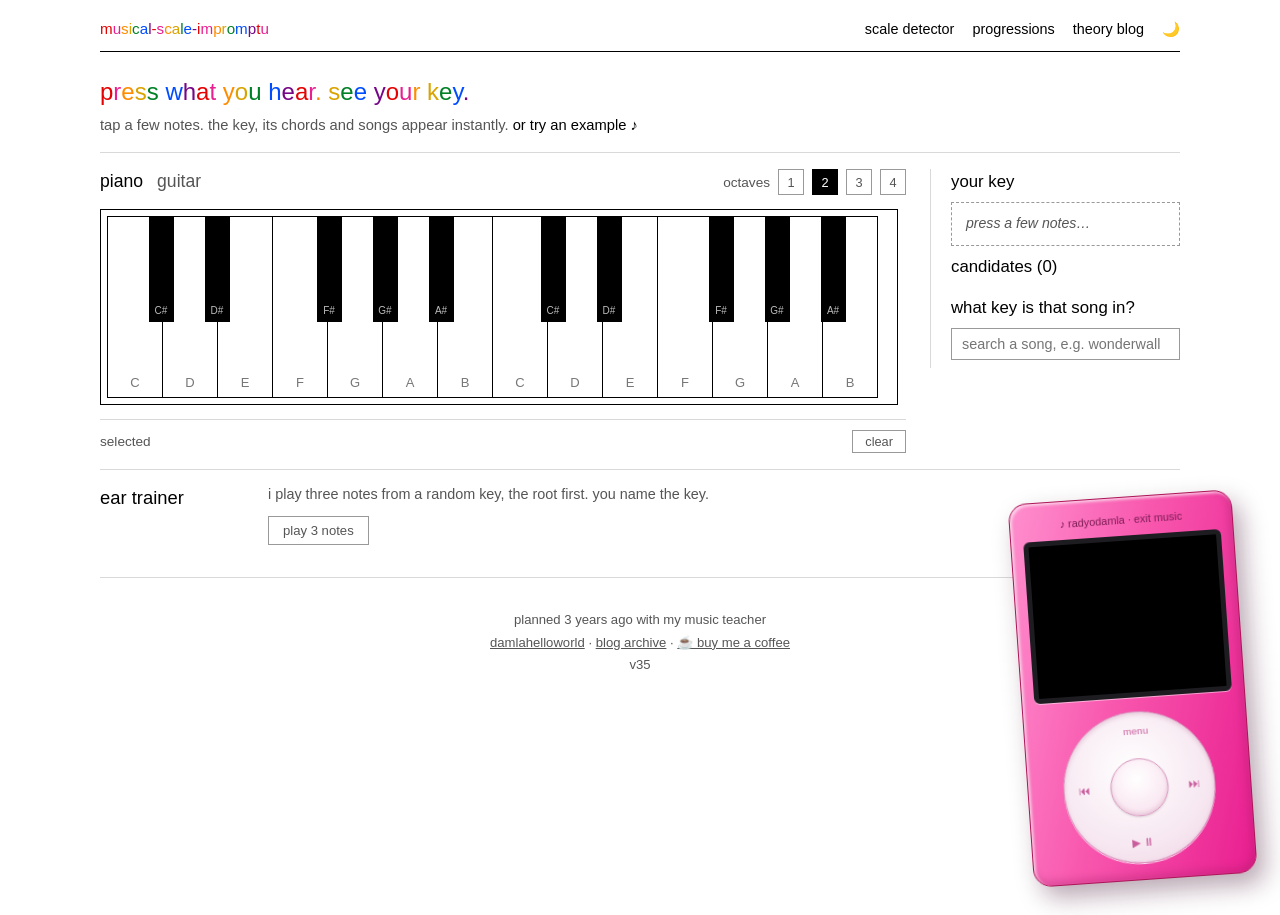
==== commit 2d5ed0f1: "buy me a coffee link in the footer" ====
--- a/index.html
+++ b/index.html
@@ -17,8 +17,8 @@
     <link rel="icon" href="data:image/svg+xml,<svg xmlns=%22http://www.w3.org/2000/svg%22 viewBox=%220 0 100 100%22><text y=%22.9em%22 font-size=%2290%22>🎵</text></svg>">
     <link rel="manifest" href="manifest.json">
     <link rel="apple-touch-icon" href="icon-192.png">
-    <link rel="stylesheet" href="styles.css?v=34">
-    <script src="script.js?v=34" defer></script>
+    <link rel="stylesheet" href="styles.css?v=35">
+    <script src="script.js?v=35" defer></script>
 </head>
 
 <body>
@@ -127,8 +127,8 @@
             </section>
 
             <footer class="site-footer"><div>planned 3 years ago with my music teacher</div>
-                  <div><a href="https://github.com/damlahelloworld/musical-improvisation-tool">damlahelloworld</a> · <a href="blog/">blog archive</a></div>
-                  <div><span id="build-tag">v34</span></div></footer>
+                  <div><a href="https://github.com/damlahelloworld/musical-improvisation-tool">damlahelloworld</a> · <a href="blog/">blog archive</a> · <a href="https://buymeacoffee.com/damumya">☕ buy me a coffee</a></div>
+                  <div><span id="build-tag">v35</span></div></footer>
 
       </div>
       </div> <!-- /page-detector -->
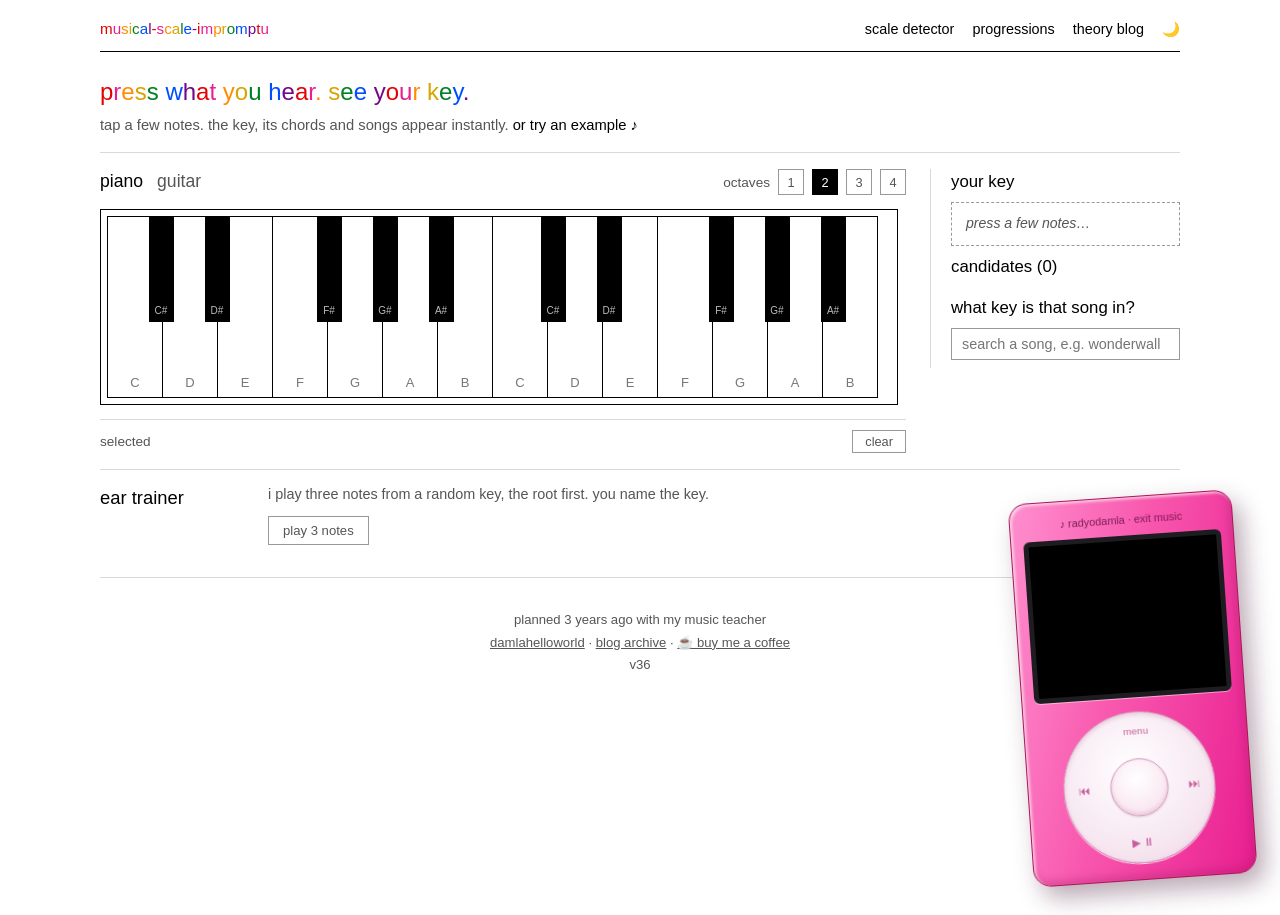
==== commit cb78c372: "correct buy me a coffee handle" ====
--- a/index.html
+++ b/index.html
@@ -17,8 +17,8 @@
     <link rel="icon" href="data:image/svg+xml,<svg xmlns=%22http://www.w3.org/2000/svg%22 viewBox=%220 0 100 100%22><text y=%22.9em%22 font-size=%2290%22>🎵</text></svg>">
     <link rel="manifest" href="manifest.json">
     <link rel="apple-touch-icon" href="icon-192.png">
-    <link rel="stylesheet" href="styles.css?v=35">
-    <script src="script.js?v=35" defer></script>
+    <link rel="stylesheet" href="styles.css?v=36">
+    <script src="script.js?v=36" defer></script>
 </head>
 
 <body>
@@ -127,8 +127,8 @@
             </section>
 
             <footer class="site-footer"><div>planned 3 years ago with my music teacher</div>
-                  <div><a href="https://github.com/damlahelloworld/musical-improvisation-tool">damlahelloworld</a> · <a href="blog/">blog archive</a> · <a href="https://buymeacoffee.com/damumya">☕ buy me a coffee</a></div>
-                  <div><span id="build-tag">v35</span></div></footer>
+                  <div><a href="https://github.com/damlahelloworld/musical-improvisation-tool">damlahelloworld</a> · <a href="blog/">blog archive</a> · <a href="https://buymeacoffee.com/damlahelloworld">☕ buy me a coffee</a></div>
+                  <div><span id="build-tag">v36</span></div></footer>
 
       </div>
       </div> <!-- /page-detector -->
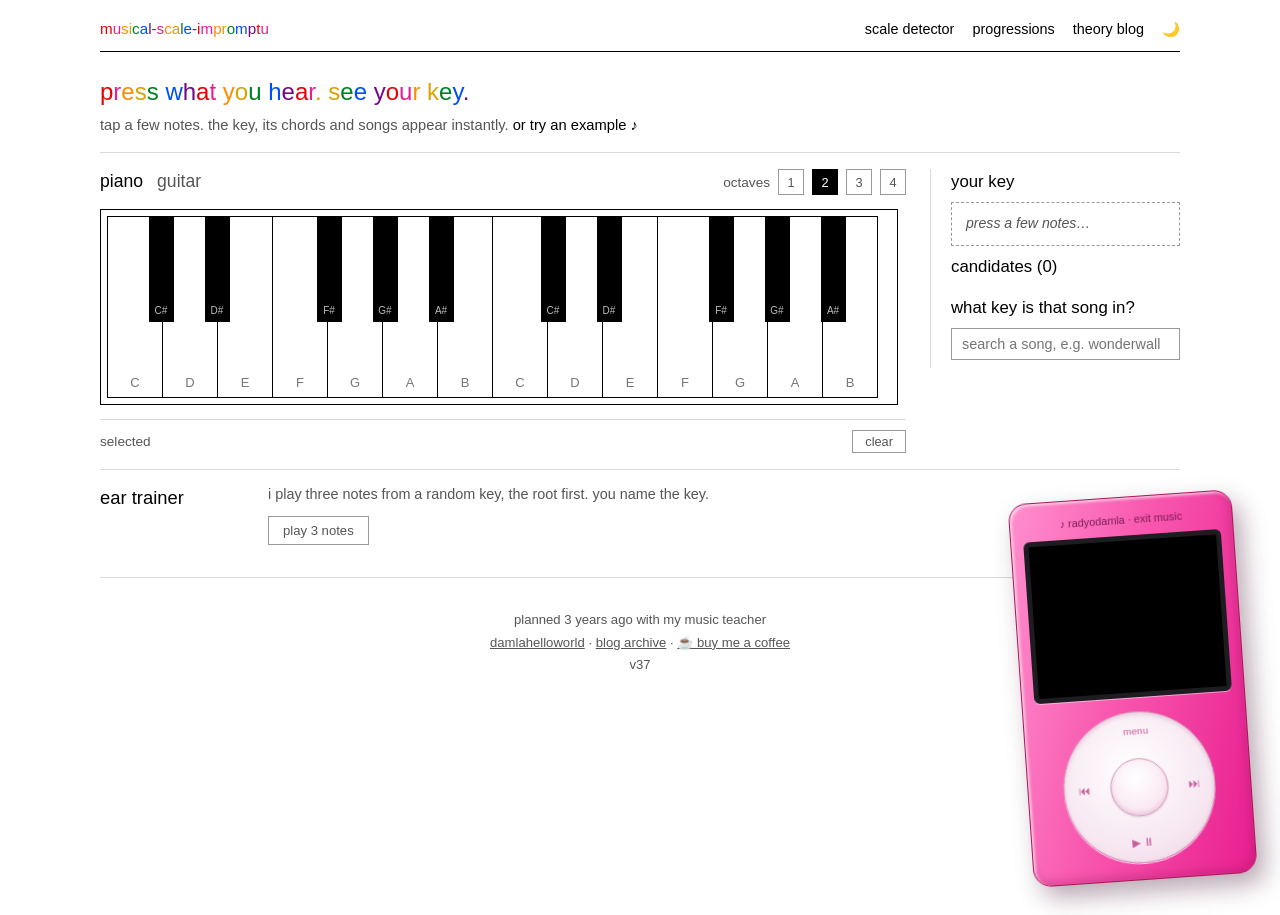
==== commit cc23afa5: "radyodamla is the real thing: damlas full exit music youtube playlist in the ipod, mini station as f" ====
--- a/index.html
+++ b/index.html
@@ -17,8 +17,8 @@
     <link rel="icon" href="data:image/svg+xml,<svg xmlns=%22http://www.w3.org/2000/svg%22 viewBox=%220 0 100 100%22><text y=%22.9em%22 font-size=%2290%22>🎵</text></svg>">
     <link rel="manifest" href="manifest.json">
     <link rel="apple-touch-icon" href="icon-192.png">
-    <link rel="stylesheet" href="styles.css?v=36">
-    <script src="script.js?v=36" defer></script>
+    <link rel="stylesheet" href="styles.css?v=37">
+    <script src="script.js?v=37" defer></script>
 </head>
 
 <body>
@@ -128,7 +128,7 @@
 
             <footer class="site-footer"><div>planned 3 years ago with my music teacher</div>
                   <div><a href="https://github.com/damlahelloworld/musical-improvisation-tool">damlahelloworld</a> · <a href="blog/">blog archive</a> · <a href="https://buymeacoffee.com/damlahelloworld">☕ buy me a coffee</a></div>
-                  <div><span id="build-tag">v36</span></div></footer>
+                  <div><span id="build-tag">v37</span></div></footer>
 
       </div>
       </div> <!-- /page-detector -->
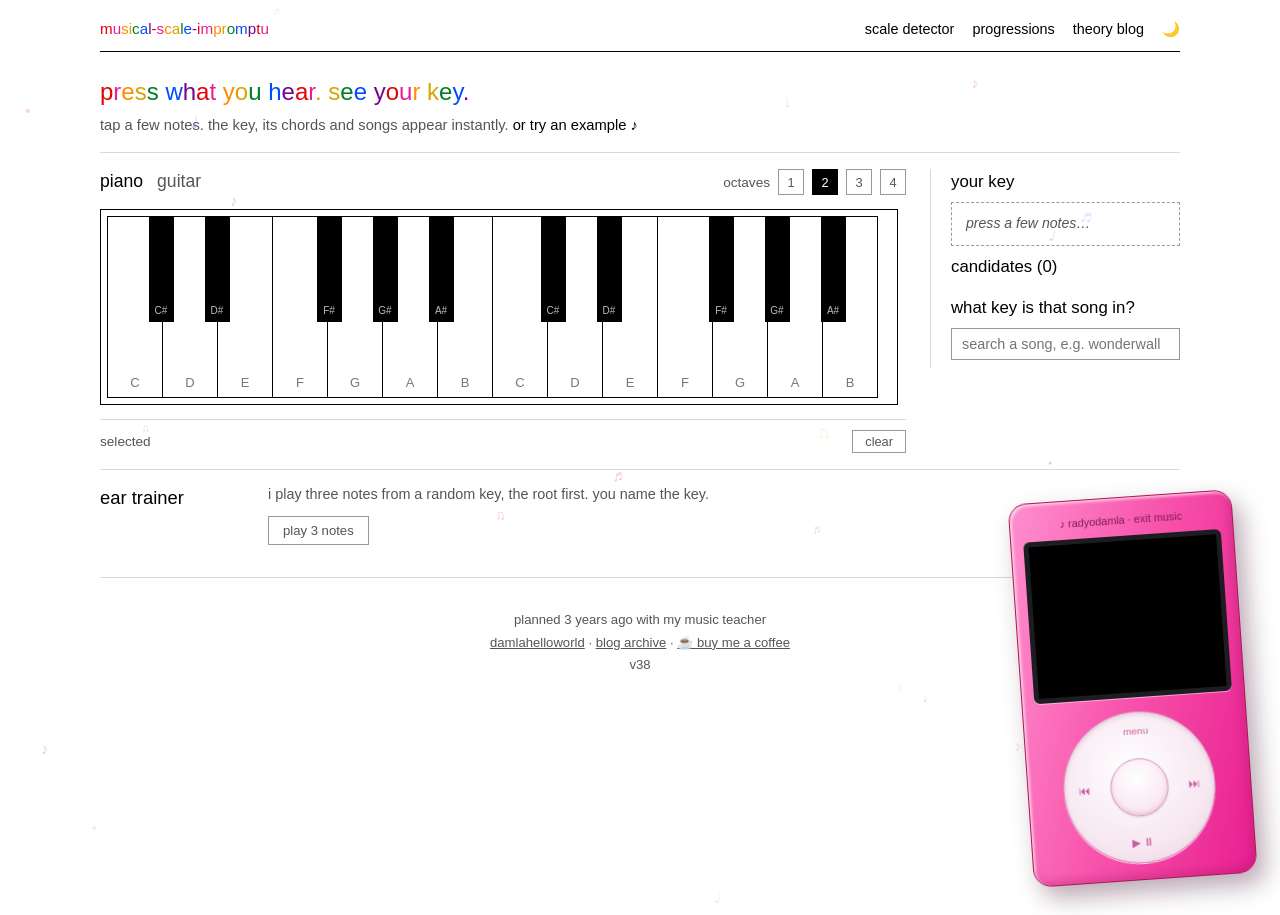
==== commit 58ecf3be: "backdrop of tiny rainbow notes, cursor sprinkles, blog becomes an 11 lesson curriculum with two new " ====
--- a/index.html
+++ b/index.html
@@ -17,8 +17,8 @@
     <link rel="icon" href="data:image/svg+xml,<svg xmlns=%22http://www.w3.org/2000/svg%22 viewBox=%220 0 100 100%22><text y=%22.9em%22 font-size=%2290%22>🎵</text></svg>">
     <link rel="manifest" href="manifest.json">
     <link rel="apple-touch-icon" href="icon-192.png">
-    <link rel="stylesheet" href="styles.css?v=37">
-    <script src="script.js?v=37" defer></script>
+    <link rel="stylesheet" href="styles.css?v=38">
+    <script src="script.js?v=38" defer></script>
 </head>
 
 <body>
@@ -128,7 +128,7 @@
 
             <footer class="site-footer"><div>planned 3 years ago with my music teacher</div>
                   <div><a href="https://github.com/damlahelloworld/musical-improvisation-tool">damlahelloworld</a> · <a href="blog/">blog archive</a> · <a href="https://buymeacoffee.com/damlahelloworld">☕ buy me a coffee</a></div>
-                  <div><span id="build-tag">v37</span></div></footer>
+                  <div><span id="build-tag">v38</span></div></footer>
 
       </div>
       </div> <!-- /page-detector -->
@@ -189,62 +189,75 @@
 
                   <div id="blog-index">
                         <div class="blog-head">
-                              <h2 class="rainbow">the music theory blog</h2>
-                              <p>essays and small lessons · written by a person who plays five instruments badly and loves all of them.</p>
+                              <h2 class="rainbow">the curriculum</h2>
+                              <p>music theory from zero to jamming, in order. written by a person who plays five instruments badly and loves all of them.</p>
+                              <p class="curriculum-path">foundations 01-05 · harmony 06-08 · practice 09-11</p>
                         </div>
                         <div class="blog-grid">
                               <article class="blog-card" data-post="why-music-matters" tabindex="0">
-                                    <span class="blog-tag">essay</span>
+                                    <span class="blog-tag">01 · essay</span>
                                     <h3>Why Music Matters</h3>
                                     <p>Music is nature. Why the human ear already knows the rules before theory names them.</p>
                                     <span class="blog-readmore">read →</span>
                               </article>
+                              <article class="blog-card" data-post="dictionary" tabindex="0">
+                                    <span class="blog-tag">02 · words</span>
+                                    <h3>The Dictionary</h3>
+                                    <p>Every word on this site · scale, mode, triad, progression, roman numerals · explained like a friend would.</p>
+                                    <span class="blog-readmore">read →</span>
+                              </article>
                               <article class="blog-card" data-post="circle-of-fifths" tabindex="0">
-                                    <span class="blog-tag">theory</span>
+                                    <span class="blog-tag">03 · theory</span>
                                     <h3>The Circle of Fifths & Intervals</h3>
                                     <p>Theory is not knowledge sent from heaven · it is documentation of what our ears always knew.</p>
                                     <span class="blog-readmore">read →</span>
                               </article>
+                              <article class="blog-card" data-post="find-the-key" tabindex="0">
+                                    <span class="blog-tag">04 · practice</span>
+                                    <h3>How I Find a Song's Key by Ear</h3>
+                                    <p>The Sails of Charon method · the exact habit this whole site was built to speed up.</p>
+                                    <span class="blog-readmore">read →</span>
+                              </article>
+                              <article class="blog-card" data-post="enharmonics" tabindex="0">
+                                    <span class="blog-tag">05 · theory</span>
+                                    <h3>F# or Gb? Enharmonics, Demystified</h3>
+                                    <p>Same key on the piano, two different names. There is a rule, and it is a kind one.</p>
+                                    <span class="blog-readmore">read →</span>
+                              </article>
                               <article class="blog-card" data-post="seven-modes" tabindex="0">
-                                    <span class="blog-tag">theory</span>
+                                    <span class="blog-tag">06 · harmony</span>
                                     <h3>Seven Modes, Seven Moods</h3>
                                     <p>Same seven notes, seven completely different feelings · with songs you already know.</p>
                                     <span class="blog-readmore">read →</span>
                               </article>
-                              <article class="blog-card" data-post="find-the-key" tabindex="0">
-                                    <span class="blog-tag">practice</span>
-                                    <h3>How I Find a Song's Key by Ear</h3>
-                                    <p>The Sails of Charon method · the exact habit this whole site was built to speed up.</p>
-                                    <span class="blog-readmore">read →</span>
-                              </article>
                               <article class="blog-card" data-post="four-chords" tabindex="0">
-                                    <span class="blog-tag">practice</span>
+                                    <span class="blog-tag">07 · harmony</span>
                                     <h3>The Four Chords That Rule Pop</h3>
-                                    <p>I–V–vi–IV and its three siblings carried half of the radio. Learn to hear them once, hear them forever.</p>
+                                    <p>I-V-vi-IV and its three siblings carried half of the radio. Learn to hear them once, hear them forever.</p>
                                     <span class="blog-readmore">read →</span>
                               </article>
                               <article class="blog-card" data-post="pentatonic" tabindex="0">
-                                    <span class="blog-tag">practice</span>
+                                    <span class="blog-tag">08 · harmony</span>
                                     <h3>The Pentatonic Shortcut</h3>
                                     <p>Drop two notes from any scale and it becomes impossible to sound wrong. Here is why.</p>
                                     <span class="blog-readmore">read →</span>
                               </article>
-                              <article class="blog-card" data-post="enharmonics" tabindex="0">
-                                    <span class="blog-tag">theory</span>
-                                    <h3>F# or Gb? Enharmonics, Demystified</h3>
-                                    <p>Same key on the piano, two different names. There is a rule, and it is a kind one.</p>
+                              <article class="blog-card" data-post="rhythm-basics" tabindex="0">
+                                    <span class="blog-tag">09 · practice</span>
+                                    <h3>Bars, Beats and Why 4/4 Rules</h3>
+                                    <p>The half of music this site does not detect: time. Beats, bars, tempo and the backbeat.</p>
+                                    <span class="blog-readmore">read →</span>
+                              </article>
+                              <article class="blog-card" data-post="ear-training" tabindex="0">
+                                    <span class="blog-tag">10 · practice</span>
+                                    <h3>How to Actually Train Your Ears</h3>
+                                    <p>Perfect pitch is rare and unnecessary. Relative pitch is trainable, and songs you know are the flashcards.</p>
                                     <span class="blog-readmore">read →</span>
                               </article>
                               <article class="blog-card" data-post="ten-minutes" tabindex="0">
-                                    <span class="blog-tag">practice</span>
+                                    <span class="blog-tag">11 · practice</span>
                                     <h3>A 10-Minute Routine With This Site</h3>
                                     <p>Find, walk, loop, sing. A small daily circuit that turns the tool into actual skill.</p>
-                                    <span class="blog-readmore">read →</span>
-                              </article>
-                              <article class="blog-card" data-post="dictionary" tabindex="0">
-                                    <span class="blog-tag">reference</span>
-                                    <h3>The Dictionary</h3>
-                                    <p>Every word on this site · scale, mode, triad, progression, roman numerals · explained like a friend would.</p>
                                     <span class="blog-readmore">read →</span>
                               </article>
                         </div>
@@ -432,6 +445,47 @@
 
                               <h3>Minutes 9-10 · sing over it</h3>
                               <p>Solo with your voice or your instrument over the loop, landing every phrase on the root. Two minutes of this daily beats two hours of it monthly. Consistency is the only real music theory.</p>
+                        </div>
+                  </div>
+                  </div> <!-- /post -->
+
+                  <div class="blog-post hidden" id="post-rhythm-basics">
+                  <button class="blog-back">← all lessons</button>
+                  <div class="panel philosophy-panel">
+                        <div class="panel-title">bars, beats and why 4/4 rules</div>
+                        <div class="philosophy-content">
+                              <p>Everything else on this site is about which notes to play. This lesson is about when. Rhythm is the half of music that scales cannot see, and it is the half your body already understands.</p>
+
+                              <h3>The beat</h3>
+                              <p>The beat is the steady pulse you nod to. Its speed is the tempo, measured in BPM, beats per minute. 60 BPM is one beat per second, a slow ballad; 120 BPM is a brisk pop song; 180 BPM is punk sweating.</p>
+
+                              <h3>Bars</h3>
+                              <p>Beats are grouped into small boxes called bars. The time signature tells you how many fit in each box. 4/4 means four beats per bar, and it earned its nickname "common time" honestly: the overwhelming majority of pop, rock, blues and electronic music lives in it. 3/4 is the waltz, one-two-three, one-two-three. 6/8 rolls like a lullaby.</p>
+
+                              <h3>The backbeat</h3>
+                              <p>Count 1-2-3-4 along with any rock or pop song and listen to the snare drum: it almost always cracks on 2 and 4. That is the backbeat, and it is the single most recognizable rhythmic convention of the last seventy years. Clap on 2 and 4 and you sound like a musician; clap on 1 and 3 and you sound like a wedding guest.</p>
+
+                              <h3>Try it here</h3>
+                              <p>Open the progressions page, build a loop and press play. Each chord lasts one bar. Count four beats per chord out loud, then try strumming or humming your own rhythm over it. Notes tell you what; bars tell you when.</p>
+                        </div>
+                  </div>
+                  </div> <!-- /post -->
+
+                  <div class="blog-post hidden" id="post-ear-training">
+                  <button class="blog-back">← all lessons</button>
+                  <div class="panel philosophy-panel">
+                        <div class="panel-title">how to actually train your ears</div>
+                        <div class="philosophy-content">
+                              <p>Two pieces of good news. First: perfect pitch, the ability to name a lone note from silence, is rare, mostly set in early childhood, and completely unnecessary for playing music. Second: relative pitch, the ability to hear distances between notes, is a muscle. Anyone can train it, at any age.</p>
+
+                              <h3>Songs are your flashcards</h3>
+                              <p>The classic trick for learning intervals is anchoring each one to a song you already know. A perfect fifth is the leap in "Twinkle Twinkle Little Star". A perfect fourth opens "Here Comes the Bride". An octave is the first two notes of "Somewhere Over the Rainbow". A minor second is the Jaws theme creeping. A major third opens "Oh When the Saints". You do not memorize distances; you remember songs.</p>
+
+                              <h3>Sing everything</h3>
+                              <p>The unskippable exercise: sing what you hear. Your voice is the honest mirror of your ear; if you cannot sing it, you have not really heard it. Nobody needs to listen, hum in the shower, that counts.</p>
+
+                              <h3>Use the trainer downstairs</h3>
+                              <p>The ear trainer on the detector page plays three notes from a random key, root first, and asks you to name it. Two minutes a day, chase your streak. The first week feels like guessing. Around week three, something quietly clicks and never unclicks.</p>
                         </div>
                   </div>
                   </div> <!-- /post -->
--- a/styles.css
+++ b/styles.css
@@ -16,7 +16,7 @@
       --font: Helvetica, Arial, sans-serif;
 }
 
-body.dark-mode {
+.dark-mode {
       --bg: #131313;
       --fg: #f2f2f2;
       --mut: #a5a5a5;
@@ -49,13 +49,17 @@
 
 * { box-sizing: border-box; }
 
+html {
+      background: var(--bg);
+}
+
 body {
       font-family: var(--font);
       font-weight: 400;
       margin: 0;
       padding: 0 20px 240px;
       color: var(--fg);
-      background: var(--bg);
+      background: transparent;
       line-height: 1.5;
       font-size: 15px;
 }
@@ -914,3 +918,38 @@
 .ear-intro { margin: 0 0 10px; font-size: 0.9rem; color: var(--mut); }
 #ear-options { margin-top: 10px; }
 .ear-msg { margin-top: 8px; font-size: 0.9rem; }
+
+
+/* tiny notes living in the background, damla's rainbow, very quiet */
+.backdrop {
+      position: fixed;
+      inset: 0;
+      z-index: -1;
+      pointer-events: none;
+}
+
+.backdrop span {
+      position: absolute;
+      user-select: none;
+}
+
+/* sprinkles falling from the cursor */
+.sprinkle {
+      position: fixed;
+      z-index: 90;
+      pointer-events: none;
+      font-size: 11px;
+      user-select: none;
+      animation: sprinkleFall 0.9s ease-in forwards;
+}
+
+@keyframes sprinkleFall {
+      from { opacity: 0.85; transform: translateY(0); }
+      to { opacity: 0; transform: translateY(48px); }
+}
+
+.curriculum-path {
+      font-size: 0.82rem;
+      color: var(--mut);
+      margin: 4px 0 0;
+}
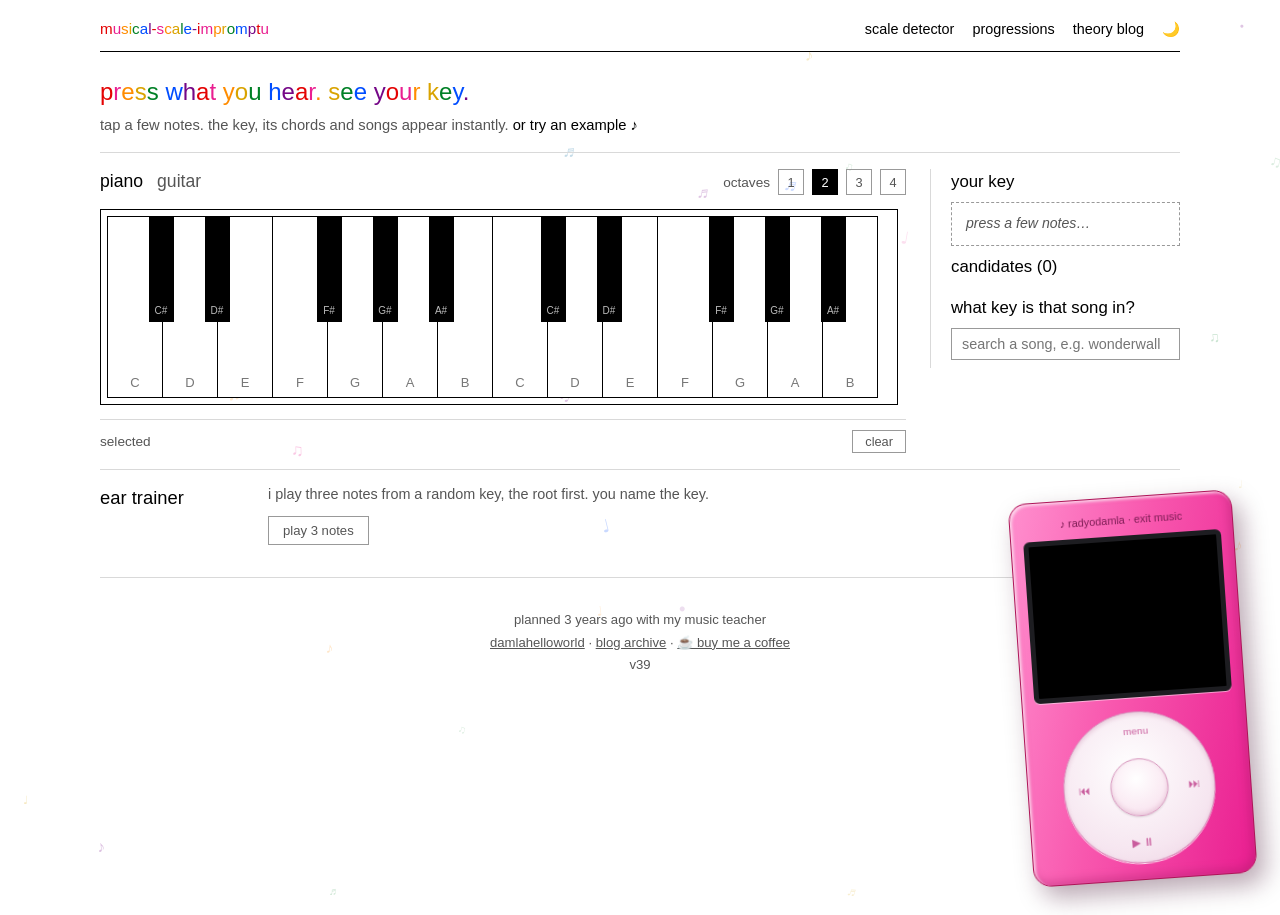
==== commit a898674b: "service worker: tool and curriculum work offline, network first pages, cache first assets" ====
--- a/index.html
+++ b/index.html
@@ -17,8 +17,8 @@
     <link rel="icon" href="data:image/svg+xml,<svg xmlns=%22http://www.w3.org/2000/svg%22 viewBox=%220 0 100 100%22><text y=%22.9em%22 font-size=%2290%22>🎵</text></svg>">
     <link rel="manifest" href="manifest.json">
     <link rel="apple-touch-icon" href="icon-192.png">
-    <link rel="stylesheet" href="styles.css?v=38">
-    <script src="script.js?v=38" defer></script>
+    <link rel="stylesheet" href="styles.css?v=39">
+    <script src="script.js?v=39" defer></script>
 </head>
 
 <body>
@@ -128,7 +128,7 @@
 
             <footer class="site-footer"><div>planned 3 years ago with my music teacher</div>
                   <div><a href="https://github.com/damlahelloworld/musical-improvisation-tool">damlahelloworld</a> · <a href="blog/">blog archive</a> · <a href="https://buymeacoffee.com/damlahelloworld">☕ buy me a coffee</a></div>
-                  <div><span id="build-tag">v38</span></div></footer>
+                  <div><span id="build-tag">v39</span></div></footer>
 
       </div>
       </div> <!-- /page-detector -->
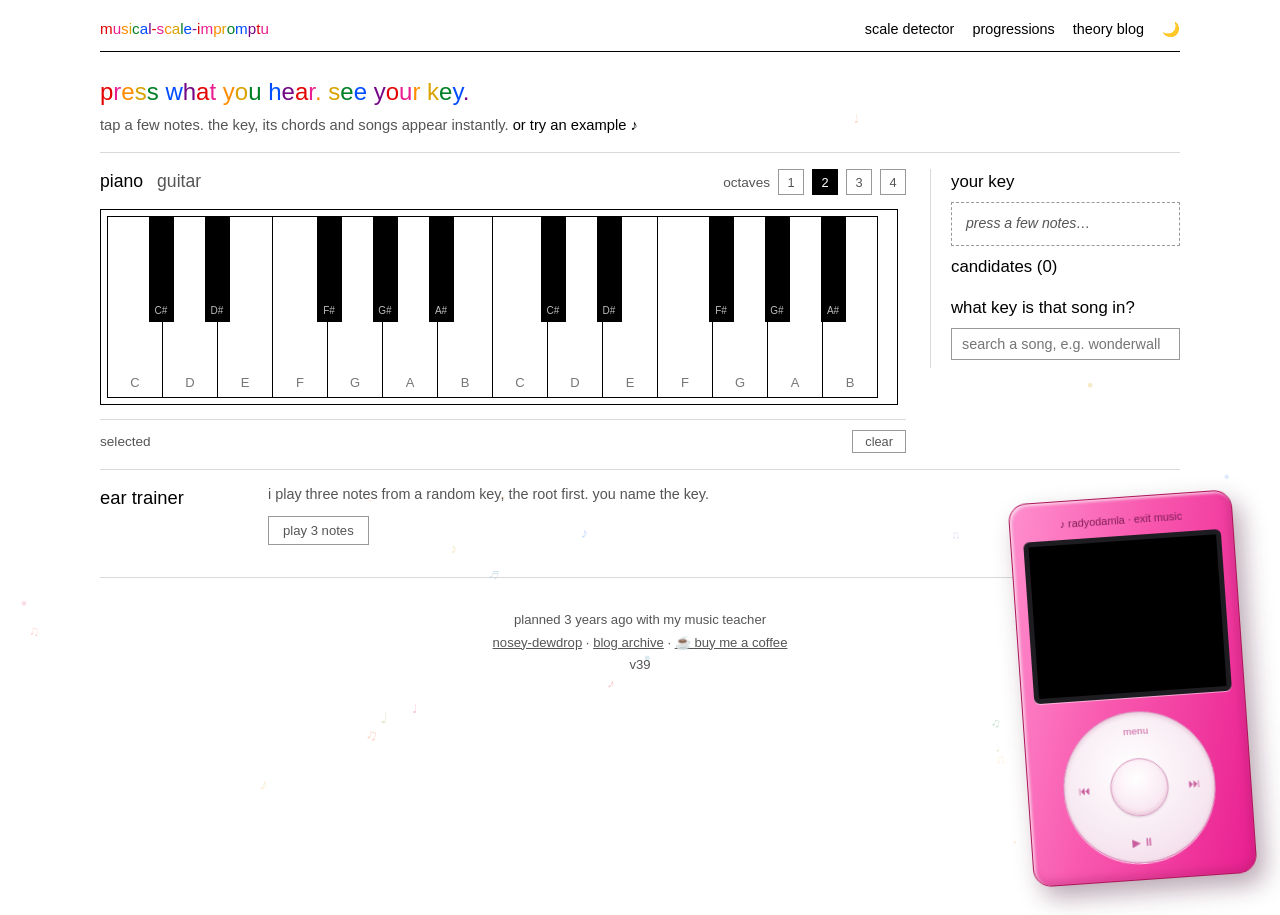
==== commit c028f2e6: "rebrand damlahelloworld to noseydewdrop" ====
--- a/index.html
+++ b/index.html
@@ -7,12 +7,12 @@
     <meta http-equiv="Content-Security-Policy" content="default-src 'self'; script-src 'self' https://www.youtube.com https://s.ytimg.com; style-src 'self' https://fonts.googleapis.com; font-src https://fonts.gstatic.com; frame-src https://www.youtube.com https://www.youtube-nocookie.com; img-src 'self' data: https://i.ytimg.com; base-uri 'self'; form-action 'none'">
     <meta name="description" content="Pick the notes you hear on piano or guitar · find the key, explore its modes, get diatonic chords and songs to jam along with.">
     <title>Find the Key from a Few Notes · Free Music Scale Detector</title>
-    <link rel="canonical" href="https://damlahelloworld.github.io/musical-improvisation-tool/">
+    <link rel="canonical" href="https://nosey-dewdrop.github.io/musical-improvisation-tool/">
     <meta property="og:type" content="website">
     <meta property="og:title" content="Find the Key from a Few Notes · Music Scale Detector">
     <meta property="og:description" content="Tap the notes you hear on a piano or fretboard and instantly see what key the song is in, with matching chords, modes and songs.">
-    <meta property="og:url" content="https://damlahelloworld.github.io/musical-improvisation-tool/">
-    <meta property="og:image" content="https://damlahelloworld.github.io/musical-improvisation-tool/og.jpg">
+    <meta property="og:url" content="https://nosey-dewdrop.github.io/musical-improvisation-tool/">
+    <meta property="og:image" content="https://nosey-dewdrop.github.io/musical-improvisation-tool/og.jpg">
     <meta name="twitter:card" content="summary_large_image">
     <link rel="icon" href="data:image/svg+xml,<svg xmlns=%22http://www.w3.org/2000/svg%22 viewBox=%220 0 100 100%22><text y=%22.9em%22 font-size=%2290%22>🎵</text></svg>">
     <link rel="manifest" href="manifest.json">
@@ -127,7 +127,7 @@
             </section>
 
             <footer class="site-footer"><div>planned 3 years ago with my music teacher</div>
-                  <div><a href="https://github.com/damlahelloworld/musical-improvisation-tool">damlahelloworld</a> · <a href="blog/">blog archive</a> · <a href="https://buymeacoffee.com/damlahelloworld">☕ buy me a coffee</a></div>
+                  <div><a href="https://github.com/nosey-dewdrop/musical-improvisation-tool">nosey-dewdrop</a> · <a href="blog/">blog archive</a> · <a href="https://buymeacoffee.com/nosey-dewdrop">☕ buy me a coffee</a></div>
                   <div><span id="build-tag">v39</span></div></footer>
 
       </div>
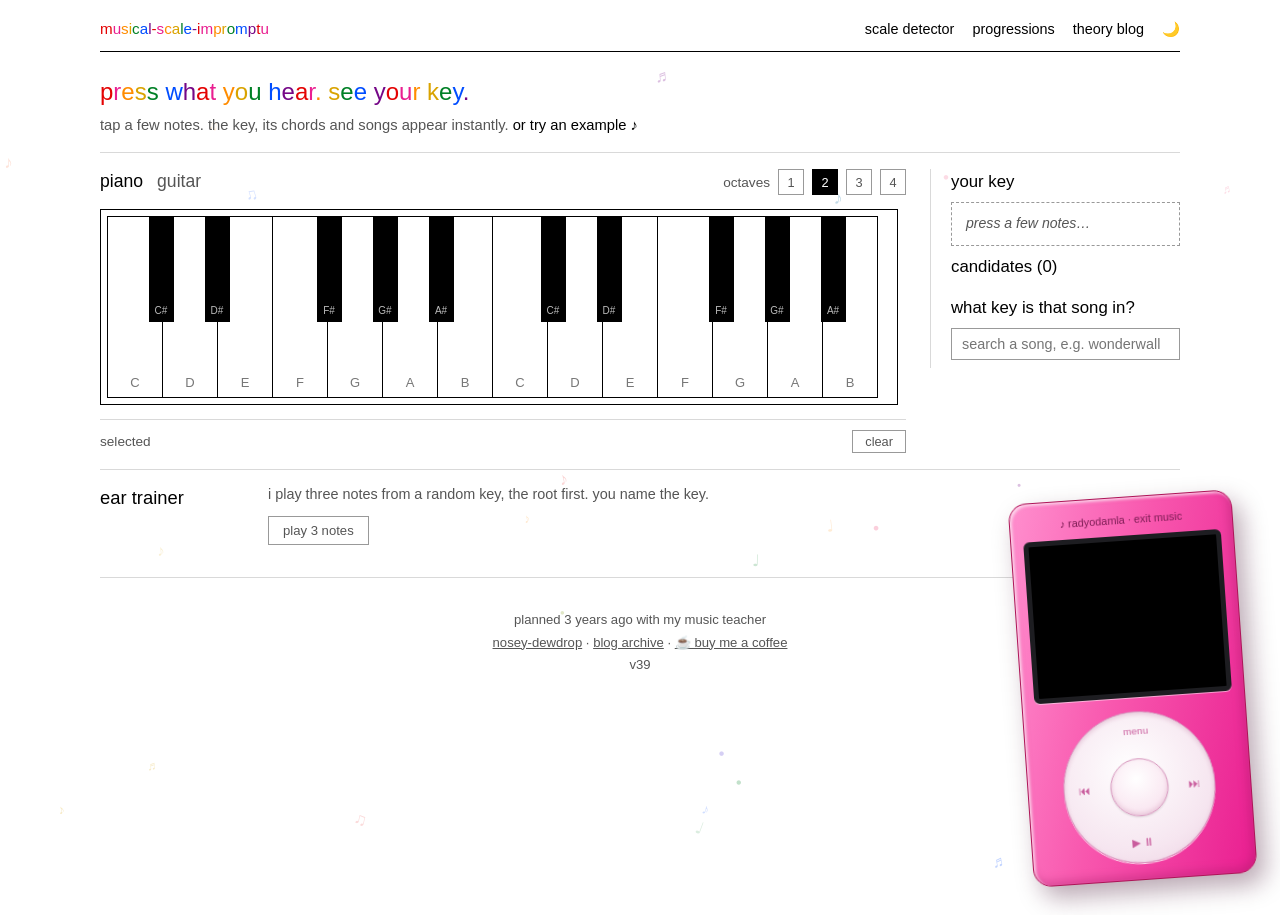
==== commit 92813a87: "seo: musicimprov.noseydewdrop.com vitrini canonical+sitemap" ====
--- a/index.html
+++ b/index.html
@@ -7,12 +7,12 @@
     <meta http-equiv="Content-Security-Policy" content="default-src 'self'; script-src 'self' https://www.youtube.com https://s.ytimg.com; style-src 'self' https://fonts.googleapis.com; font-src https://fonts.gstatic.com; frame-src https://www.youtube.com https://www.youtube-nocookie.com; img-src 'self' data: https://i.ytimg.com; base-uri 'self'; form-action 'none'">
     <meta name="description" content="Pick the notes you hear on piano or guitar · find the key, explore its modes, get diatonic chords and songs to jam along with.">
     <title>Find the Key from a Few Notes · Free Music Scale Detector</title>
-    <link rel="canonical" href="https://nosey-dewdrop.github.io/musical-improvisation-tool/">
+    <link rel="canonical" href="https://musicimprov.noseydewdrop.com/">
     <meta property="og:type" content="website">
     <meta property="og:title" content="Find the Key from a Few Notes · Music Scale Detector">
     <meta property="og:description" content="Tap the notes you hear on a piano or fretboard and instantly see what key the song is in, with matching chords, modes and songs.">
-    <meta property="og:url" content="https://nosey-dewdrop.github.io/musical-improvisation-tool/">
-    <meta property="og:image" content="https://nosey-dewdrop.github.io/musical-improvisation-tool/og.jpg">
+    <meta property="og:url" content="https://musicimprov.noseydewdrop.com/">
+    <meta property="og:image" content="https://musicimprov.noseydewdrop.com/og.jpg">
     <meta name="twitter:card" content="summary_large_image">
     <link rel="icon" href="data:image/svg+xml,<svg xmlns=%22http://www.w3.org/2000/svg%22 viewBox=%220 0 100 100%22><text y=%22.9em%22 font-size=%2290%22>🎵</text></svg>">
     <link rel="manifest" href="manifest.json">
